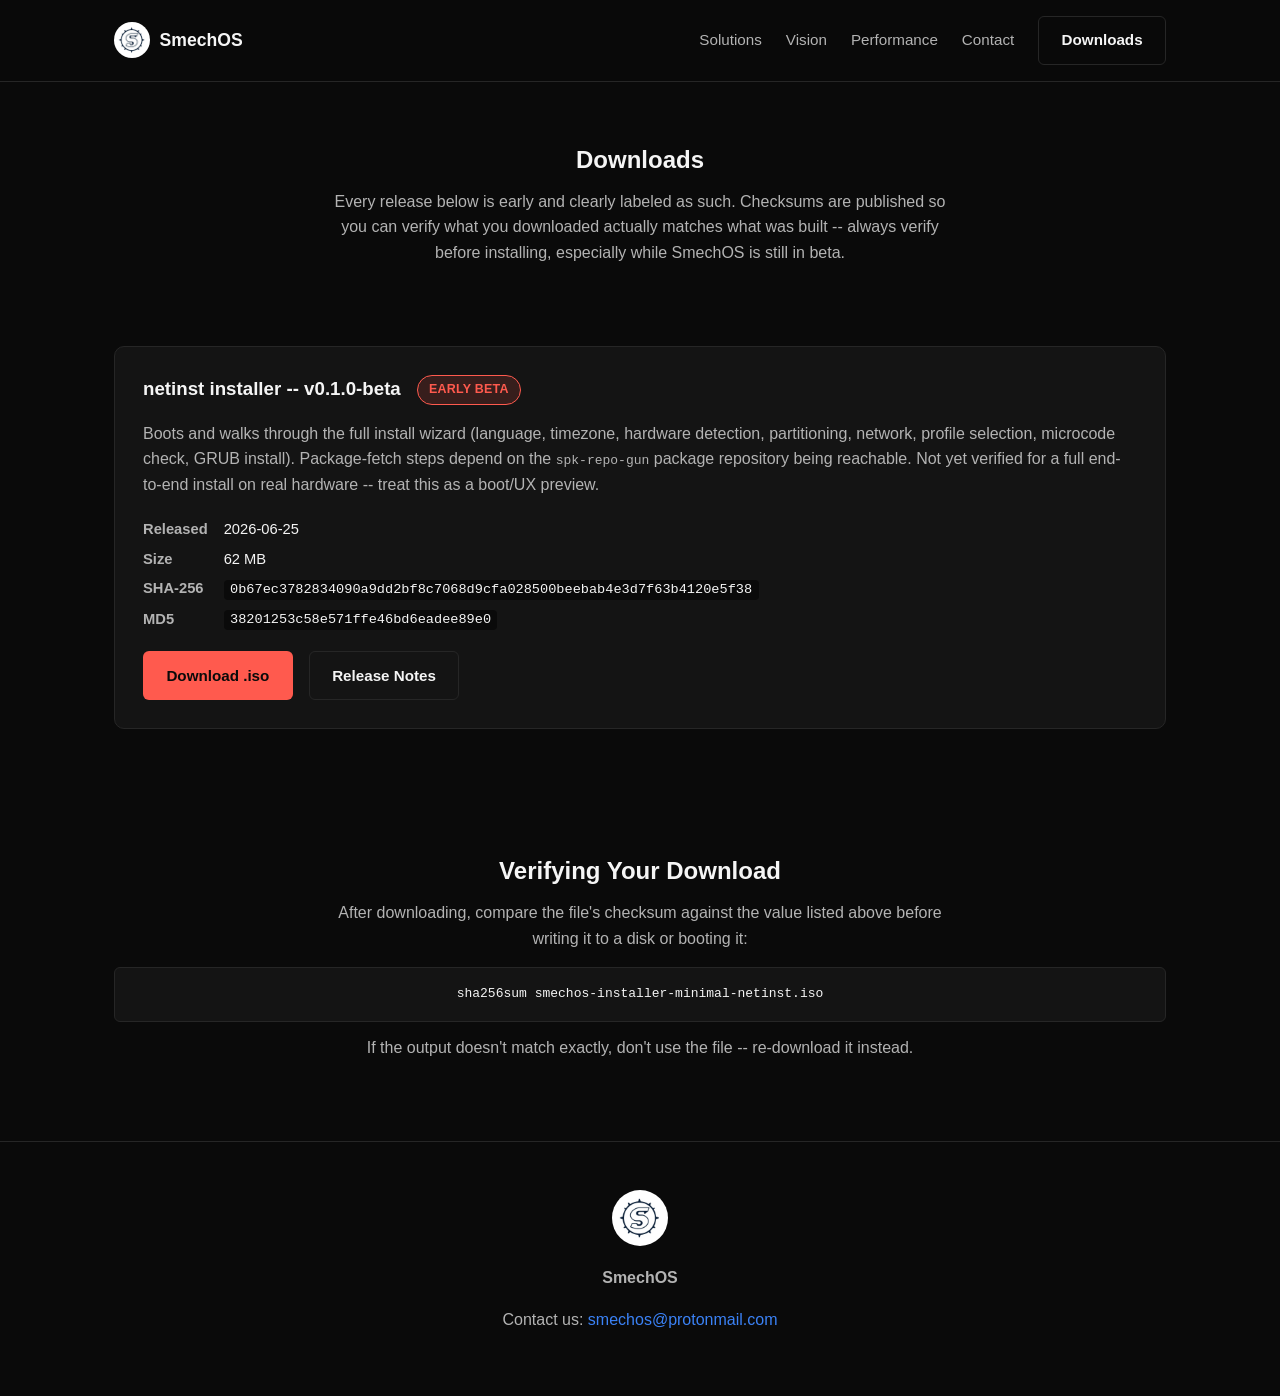
==== downloads.html @ 7e32e75a "Add favicon" ====
<!DOCTYPE html>
<html lang="en">
<head>
<meta charset="UTF-8">
<meta name="viewport" content="width=device-width, initial-scale=1.0">
<title>Downloads -- SmechOS</title>
<link rel="stylesheet" href="style.css">
<link rel="icon" href="logo.jpg" type="image/jpeg">
</head>
<body>

<header class="site-header">
  <div class="header-inner">
    <a class="brand" href="index.html">
      <img class="brand-logo" src="logo.jpg" alt="SmechOS logo">
      <span class="brand-name">SmechOS</span>
    </a>
    <nav class="nav" id="nav">
      <a href="index.html#solutions">Solutions</a>
      <a href="index.html#vision">Vision</a>
      <a href="index.html#performance">Performance</a>
      <a href="index.html#contact">Contact</a>
    </nav>
    <a class="btn btn-outline header-cta" href="downloads.html">Downloads</a>
    <button class="nav-toggle" id="navToggle" aria-label="Toggle navigation" aria-expanded="false">
      <span></span><span></span><span></span>
    </button>
  </div>
</header>

<main>

  <section class="about" id="downloads-intro">
    <h2>Downloads</h2>
    <p>Every release below is early and clearly labeled as such. Checksums
       are published so you can verify what you downloaded actually matches
       what was built -- always verify before installing, especially while
       SmechOS is still in beta.</p>
  </section>

  <section class="downloads-list">
    <article class="download-card">
      <div class="download-card-header">
        <h3>netinst installer -- v0.1.0-beta</h3>
        <span class="badge badge-beta">Early Beta</span>
      </div>
      <p>Boots and walks through the full install wizard (language, timezone,
         hardware detection, partitioning, network, profile selection,
         microcode check, GRUB install). Package-fetch steps depend on the
         <code>spk-repo-gun</code> package repository being reachable. Not yet
         verified for a full end-to-end install on real hardware -- treat
         this as a boot/UX preview.</p>
      <dl class="download-meta">
        <dt>Released</dt>
        <dd>2026-06-25</dd>
        <dt>Size</dt>
        <dd>62 MB</dd>
        <dt>SHA-256</dt>
        <dd><code>0b67ec3782834090a9dd2bf8c7068d9cfa028500beebab4e3d7f63b4120e5f38</code></dd>
        <dt>MD5</dt>
        <dd><code>38201253c58e571ffe46bd6eadee89e0</code></dd>
      </dl>
      <div class="download-actions">
        <a class="btn btn-primary" href="https://github.com/Smech-Labs/SmechDeploy/releases/download/v0.1.0-beta-netinst/smechos-installer-minimal-netinst.iso">Download .iso</a>
        <a class="btn btn-outline" href="https://github.com/Smech-Labs/SmechDeploy/releases/tag/v0.1.0-beta-netinst">Release Notes</a>
      </div>
    </article>
  </section>

  <section class="about" id="verify">
    <h2>Verifying Your Download</h2>
    <p>After downloading, compare the file's checksum against the value
       listed above before writing it to a disk or booting it:</p>
    <pre class="verify-cmd">sha256sum smechos-installer-minimal-netinst.iso</pre>
    <p>If the output doesn't match exactly, don't use the file -- re-download
       it instead.</p>
  </section>

</main>

<footer class="site-footer" id="contact">
  <img class="footer-logo" src="logo.jpg" alt="SmechOS logo">
  <p class="footer-brand">SmechOS</p>
  <p>Contact us: <a href="mailto:smechos@protonmail.com">smechos@protonmail.com</a></p>
</footer>

<script src="app.js"></script>
</body>
</html>
---- style.css ----
/* SmechOS -- hand-authored replica of the Wix marketing site layout */

:root {
  --bg: #0a0a0a;
  --bg-raised: #141414;
  --text: #f5f5f5;
  --text-dim: #b3b3b3;
  --accent: #ff5a4e;
  --accent-blue: #3b82f6;
  --border: #262626;
  --max-width: 1100px;
}

* {
  box-sizing: border-box;
}

html, body {
  margin: 0;
  padding: 0;
  background: var(--bg);
  color: var(--text);
  font-family: -apple-system, "Segoe UI", Roboto, Helvetica, Arial, sans-serif;
  line-height: 1.6;
  scroll-behavior: smooth;
}

h1, h2, h3 {
  font-weight: 700;
  line-height: 1.2;
  margin: 0 0 0.6em;
}

p {
  color: var(--text-dim);
  margin: 0 0 1em;
}

a {
  color: var(--text);
  text-decoration: none;
}

/* ---------- header ---------- */

.site-header {
  position: sticky;
  top: 0;
  z-index: 50;
  background: rgba(10, 10, 10, 0.92);
  backdrop-filter: blur(6px);
  border-bottom: 1px solid var(--border);
}

.header-inner {
  max-width: var(--max-width);
  margin: 0 auto;
  padding: 1rem 1.5rem;
  display: flex;
  align-items: center;
  gap: 1.5rem;
}

.brand {
  display: flex;
  align-items: center;
  gap: 0.6rem;
  margin-right: auto;
}

.brand-logo {
  width: 36px;
  height: 36px;
  border-radius: 50%;
}

.brand-name {
  font-weight: 700;
  font-size: 1.1rem;
}

.nav {
  display: flex;
  gap: 1.5rem;
}

.nav a {
  color: var(--text-dim);
  font-size: 0.95rem;
  transition: color 0.15s ease;
}

.nav a:hover,
.nav a:focus {
  color: var(--accent);
}

.header-cta {
  flex-shrink: 0;
}

.nav-toggle {
  display: none;
  flex-direction: column;
  justify-content: center;
  gap: 5px;
  width: 32px;
  height: 32px;
  background: none;
  border: none;
  cursor: pointer;
  padding: 0;
}

.nav-toggle span {
  display: block;
  height: 2px;
  background: var(--text);
}

/* ---------- buttons ---------- */

.btn {
  display: inline-block;
  padding: 0.7rem 1.4rem;
  border-radius: 6px;
  font-size: 0.95rem;
  font-weight: 600;
  cursor: pointer;
  border: 1px solid transparent;
  transition: transform 0.15s ease, background 0.15s ease, color 0.15s ease;
}

.btn:hover {
  transform: translateY(-1px);
}

.btn-primary {
  background: var(--accent);
  color: #0a0a0a;
}

.btn-primary:hover {
  background: #ff7167;
}

.btn-outline {
  background: transparent;
  color: var(--text);
  border-color: var(--border);
}

.btn-outline:hover {
  border-color: var(--accent);
  color: var(--accent);
}

/* ---------- hero ---------- */

.hero {
  position: relative;
  min-height: 70vh;
  display: flex;
  align-items: center;
  justify-content: center;
  text-align: center;
  overflow: hidden;
  padding: 4rem 1.5rem;
}

.hero-bg {
  position: absolute;
  inset: 0;
  z-index: 0;
  background:
    radial-gradient(circle at 30% 70%, rgba(59, 130, 246, 0.25), transparent 45%),
    radial-gradient(circle at 70% 30%, rgba(255, 90, 78, 0.15), transparent 50%);
  animation: drift 18s ease-in-out infinite alternate;
}

@keyframes drift {
  from { transform: scale(1) translate(0, 0); }
  to   { transform: scale(1.15) translate(-2%, 2%); }
}

.hero-content {
  position: relative;
  z-index: 1;
  max-width: 760px;
}

.hero h1 {
  font-size: clamp(2.2rem, 5vw, 3.4rem);
}

.hero-sub {
  font-size: 1.2rem;
  color: var(--text-dim);
  margin-bottom: 2rem;
}

.hero-actions {
  display: flex;
  gap: 1rem;
  justify-content: center;
  flex-wrap: wrap;
}

/* ---------- generic section ---------- */

main > section {
  max-width: var(--max-width);
  margin: 0 auto;
  padding: 4rem 1.5rem;
}

.about, .performance, .cta {
  text-align: center;
}

.about p, .performance p {
  max-width: 640px;
  margin-inline: auto;
}

/* ---------- feature grid ---------- */

.feature-grid {
  display: grid;
  grid-template-columns: repeat(auto-fit, minmax(260px, 1fr));
  gap: 2rem;
  margin-top: 2rem;
}

.feature-card {
  background: var(--bg-raised);
  border: 1px solid var(--border);
  border-radius: 10px;
  padding: 1.75rem;
}

.feature-icon {
  width: 48px;
  height: 48px;
  border-radius: 10px;
  background: var(--accent);
  margin-bottom: 1.2rem;
  position: relative;
}

.feature-icon::before,
.feature-icon::after {
  content: "";
  position: absolute;
  border: 2px solid #0a0a0a;
}

.feature-icon-layers::before {
  inset: 14px 10px;
  border-radius: 2px;
}

.feature-icon-layers::after {
  inset: 20px 16px;
  border-radius: 2px;
}

.feature-icon-facet::before {
  inset: 12px;
  transform: rotate(45deg);
}

.feature-icon-people::before {
  width: 16px;
  height: 16px;
  border-radius: 50%;
  top: 10px;
  left: 16px;
}

.feature-icon-people::after {
  inset: 26px 8px 8px 8px;
  border-radius: 8px 8px 0 0;
}

/* ---------- vision ---------- */

.vision {
  display: grid;
  grid-template-columns: repeat(auto-fit, minmax(300px, 1fr));
  gap: 2.5rem;
}

/* ---------- cta ---------- */

.cta-note {
  margin-top: 1rem;
  font-size: 0.9rem;
  max-width: 480px;
  margin-inline: auto;
}

/* ---------- footer ---------- */

.site-footer {
  text-align: center;
  padding: 3rem 1.5rem;
  border-top: 1px solid var(--border);
}

.footer-logo {
  width: 56px;
  height: 56px;
  border-radius: 50%;
  margin-bottom: 0.75rem;
}

.footer-brand {
  font-weight: 700;
  margin-bottom: 1rem;
}

.site-footer a {
  color: var(--accent-blue);
}

/* ---------- responsive nav ---------- */

@media (max-width: 720px) {
  .nav {
    position: absolute;
    top: 100%;
    left: 0;
    right: 0;
    background: var(--bg-raised);
    border-bottom: 1px solid var(--border);
    flex-direction: column;
    padding: 1rem 1.5rem;
    gap: 1rem;
    display: none;
  }

  .nav.open {
    display: flex;
  }

  .header-cta {
    display: none;
  }

  .nav-toggle {
    display: flex;
  }
}

/* ---------- downloads page ---------- */

.downloads-list {
  max-width: var(--max-width);
  margin: 0 auto;
  padding: 0 1.5rem 4rem;
}

.download-card {
  background: var(--bg-raised);
  border: 1px solid var(--border);
  border-radius: 10px;
  padding: 1.75rem;
}

.download-card-header {
  display: flex;
  align-items: center;
  gap: 1rem;
  margin-bottom: 1rem;
}

.download-card-header h3 {
  margin: 0;
}

.badge {
  display: inline-block;
  padding: 0.25rem 0.7rem;
  border-radius: 999px;
  font-size: 0.78rem;
  font-weight: 700;
  text-transform: uppercase;
  letter-spacing: 0.02em;
}

.badge-beta {
  background: rgba(255, 90, 78, 0.15);
  color: var(--accent);
  border: 1px solid var(--accent);
}

.download-meta {
  display: grid;
  grid-template-columns: max-content 1fr;
  gap: 0.4rem 1rem;
  margin: 1.25rem 0;
  font-size: 0.92rem;
}

.download-meta dt {
  color: var(--text-dim);
  font-weight: 600;
}

.download-meta dd {
  margin: 0;
  word-break: break-all;
}

.download-meta code {
  background: var(--bg);
  padding: 0.15rem 0.4rem;
  border-radius: 4px;
  font-size: 0.85rem;
}

.download-actions {
  display: flex;
  gap: 1rem;
  flex-wrap: wrap;
}

.verify-cmd {
  background: var(--bg-raised);
  border: 1px solid var(--border);
  border-radius: 6px;
  padding: 1rem 1.25rem;
  overflow-x: auto;
  color: var(--text);
}
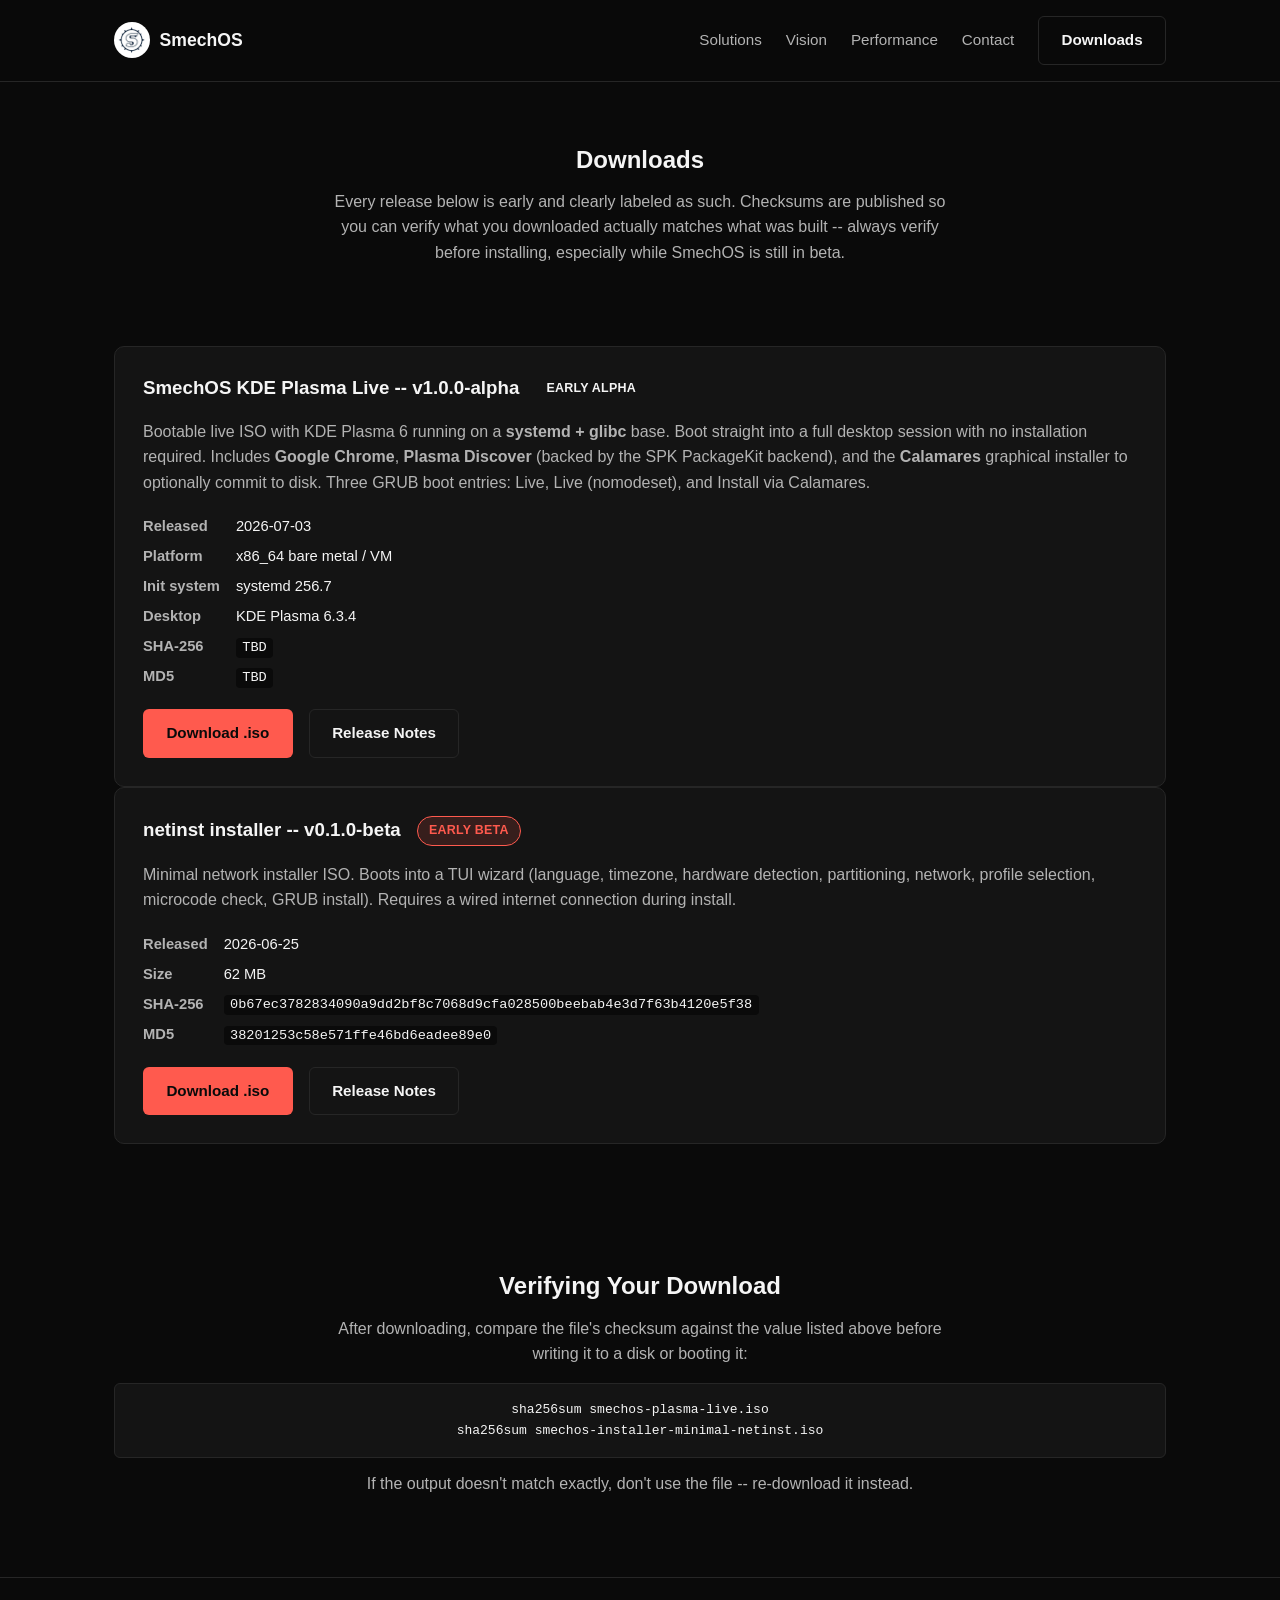
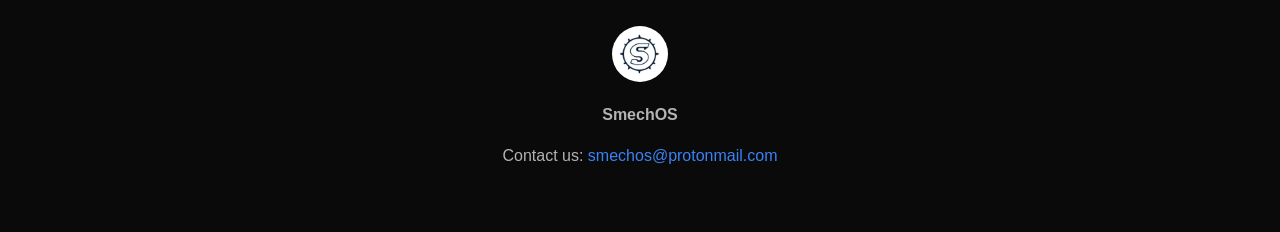
==== commit 18ca16e1: "downloads: add SmechOS KDE Plasma Live ISO v1.0.0-alpha New primary download: systemd 256.7 + glibc " ====
--- a/downloads.html
+++ b/downloads.html
@@ -39,17 +39,49 @@
   </section>
 
   <section class="downloads-list">
+
+    <article class="download-card">
+      <div class="download-card-header">
+        <h3>SmechOS KDE Plasma Live -- v1.0.0-alpha</h3>
+        <span class="badge badge-alpha">Early Alpha</span>
+      </div>
+      <p>Bootable live ISO with KDE Plasma 6 running on a
+         <strong>systemd + glibc</strong> base. Boot straight into a full
+         desktop session with no installation required. Includes
+         <strong>Google Chrome</strong>, <strong>Plasma Discover</strong>
+         (backed by the SPK PackageKit backend), and the
+         <strong>Calamares</strong> graphical installer to optionally commit
+         to disk. Three GRUB boot entries: Live, Live (nomodeset), and
+         Install via Calamares.</p>
+      <dl class="download-meta">
+        <dt>Released</dt>
+        <dd>2026-07-03</dd>
+        <dt>Platform</dt>
+        <dd>x86_64 bare metal / VM</dd>
+        <dt>Init system</dt>
+        <dd>systemd 256.7</dd>
+        <dt>Desktop</dt>
+        <dd>KDE Plasma 6.3.4</dd>
+        <dt>SHA-256</dt>
+        <dd><code>TBD</code></dd>
+        <dt>MD5</dt>
+        <dd><code>TBD</code></dd>
+      </dl>
+      <div class="download-actions">
+        <a class="btn btn-primary" href="https://github.com/Smech-Labs/SmechDeploy/releases/download/v1.0.0-alpha-plasma-live/smechos-plasma-live.iso">Download .iso</a>
+        <a class="btn btn-outline" href="https://github.com/Smech-Labs/SmechDeploy/releases/tag/v1.0.0-alpha-plasma-live">Release Notes</a>
+      </div>
+    </article>
+
     <article class="download-card">
       <div class="download-card-header">
         <h3>netinst installer -- v0.1.0-beta</h3>
         <span class="badge badge-beta">Early Beta</span>
       </div>
-      <p>Boots and walks through the full install wizard (language, timezone,
-         hardware detection, partitioning, network, profile selection,
-         microcode check, GRUB install). Package-fetch steps depend on the
-         <code>spk-repo-gun</code> package repository being reachable. Not yet
-         verified for a full end-to-end install on real hardware -- treat
-         this as a boot/UX preview.</p>
+      <p>Minimal network installer ISO. Boots into a TUI wizard (language,
+         timezone, hardware detection, partitioning, network, profile
+         selection, microcode check, GRUB install). Requires a wired
+         internet connection during install.</p>
       <dl class="download-meta">
         <dt>Released</dt>
         <dd>2026-06-25</dd>
@@ -65,13 +97,15 @@
         <a class="btn btn-outline" href="https://github.com/Smech-Labs/SmechDeploy/releases/tag/v0.1.0-beta-netinst">Release Notes</a>
       </div>
     </article>
+
   </section>
 
   <section class="about" id="verify">
     <h2>Verifying Your Download</h2>
     <p>After downloading, compare the file's checksum against the value
        listed above before writing it to a disk or booting it:</p>
-    <pre class="verify-cmd">sha256sum smechos-installer-minimal-netinst.iso</pre>
+    <pre class="verify-cmd">sha256sum smechos-plasma-live.iso
+sha256sum smechos-installer-minimal-netinst.iso</pre>
     <p>If the output doesn't match exactly, don't use the file -- re-download
        it instead.</p>
   </section>
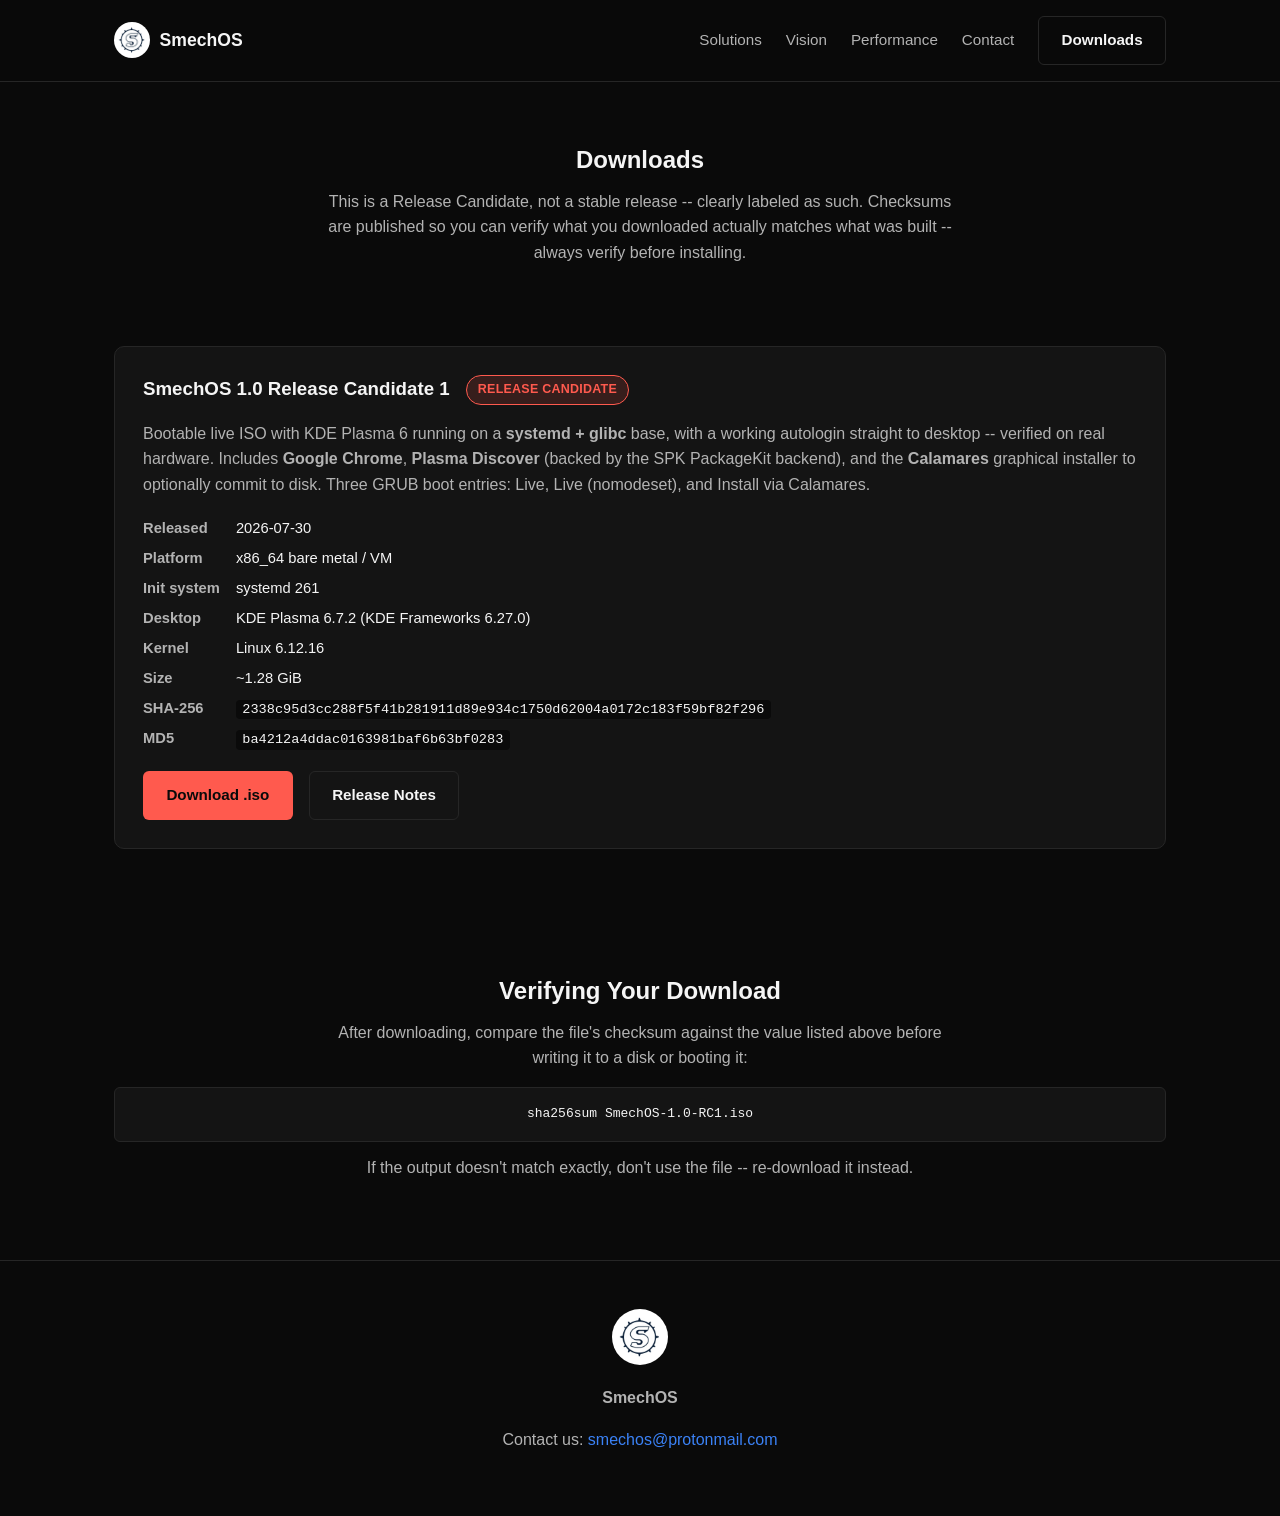
==== commit 9717ef36: "Point downloads at SmechOS 1.0 RC1, retire earlier alpha/beta ISOs ISOs now distributed from the ded" ====
--- a/downloads.html
+++ b/downloads.html
@@ -32,22 +32,22 @@
 
   <section class="about" id="downloads-intro">
     <h2>Downloads</h2>
-    <p>Every release below is early and clearly labeled as such. Checksums
-       are published so you can verify what you downloaded actually matches
-       what was built -- always verify before installing, especially while
-       SmechOS is still in beta.</p>
+    <p>This is a Release Candidate, not a stable release -- clearly labeled
+       as such. Checksums are published so you can verify what you
+       downloaded actually matches what was built -- always verify before
+       installing.</p>
   </section>
 
   <section class="downloads-list">
 
     <article class="download-card">
       <div class="download-card-header">
-        <h3>SmechOS KDE Plasma Live -- v1.0.0-alpha</h3>
-        <span class="badge badge-alpha">Early Alpha</span>
+        <h3>SmechOS 1.0 Release Candidate 1</h3>
+        <span class="badge badge-beta">Release Candidate</span>
       </div>
       <p>Bootable live ISO with KDE Plasma 6 running on a
-         <strong>systemd + glibc</strong> base. Boot straight into a full
-         desktop session with no installation required. Includes
+         <strong>systemd + glibc</strong> base, with a working autologin
+         straight to desktop -- verified on real hardware. Includes
          <strong>Google Chrome</strong>, <strong>Plasma Discover</strong>
          (backed by the SPK PackageKit backend), and the
          <strong>Calamares</strong> graphical installer to optionally commit
@@ -55,46 +55,25 @@
          Install via Calamares.</p>
       <dl class="download-meta">
         <dt>Released</dt>
-        <dd>2026-07-03</dd>
+        <dd>2026-07-30</dd>
         <dt>Platform</dt>
         <dd>x86_64 bare metal / VM</dd>
         <dt>Init system</dt>
-        <dd>systemd 256.7</dd>
+        <dd>systemd 261</dd>
         <dt>Desktop</dt>
-        <dd>KDE Plasma 6.3.4</dd>
+        <dd>KDE Plasma 6.7.2 (KDE Frameworks 6.27.0)</dd>
+        <dt>Kernel</dt>
+        <dd>Linux 6.12.16</dd>
+        <dt>Size</dt>
+        <dd>~1.28 GiB</dd>
         <dt>SHA-256</dt>
-        <dd><code>TBD</code></dd>
+        <dd><code>2338c95d3cc288f5f41b281911d89e934c1750d62004a0172c183f59bf82f296</code></dd>
         <dt>MD5</dt>
-        <dd><code>TBD</code></dd>
+        <dd><code>ba4212a4ddac0163981baf6b63bf0283</code></dd>
       </dl>
       <div class="download-actions">
-        <a class="btn btn-primary" href="https://github.com/Smech-Labs/SmechDeploy/releases/download/v1.0.0-alpha-plasma-live/smechos-plasma-live.iso">Download .iso</a>
-        <a class="btn btn-outline" href="https://github.com/Smech-Labs/SmechDeploy/releases/tag/v1.0.0-alpha-plasma-live">Release Notes</a>
-      </div>
-    </article>
-
-    <article class="download-card">
-      <div class="download-card-header">
-        <h3>netinst installer -- v0.1.0-beta</h3>
-        <span class="badge badge-beta">Early Beta</span>
-      </div>
-      <p>Minimal network installer ISO. Boots into a TUI wizard (language,
-         timezone, hardware detection, partitioning, network, profile
-         selection, microcode check, GRUB install). Requires a wired
-         internet connection during install.</p>
-      <dl class="download-meta">
-        <dt>Released</dt>
-        <dd>2026-06-25</dd>
-        <dt>Size</dt>
-        <dd>62 MB</dd>
-        <dt>SHA-256</dt>
-        <dd><code>0b67ec3782834090a9dd2bf8c7068d9cfa028500beebab4e3d7f63b4120e5f38</code></dd>
-        <dt>MD5</dt>
-        <dd><code>38201253c58e571ffe46bd6eadee89e0</code></dd>
-      </dl>
-      <div class="download-actions">
-        <a class="btn btn-primary" href="https://github.com/Smech-Labs/SmechDeploy/releases/download/v0.1.0-beta-netinst/smechos-installer-minimal-netinst.iso">Download .iso</a>
-        <a class="btn btn-outline" href="https://github.com/Smech-Labs/SmechDeploy/releases/tag/v0.1.0-beta-netinst">Release Notes</a>
+        <a class="btn btn-primary" href="https://github.com/Smech-Labs/smechlabs-iso-files/releases/download/smechos-1.0-rc1/SmechOS-1.0-RC1.iso">Download .iso</a>
+        <a class="btn btn-outline" href="https://github.com/Smech-Labs/smechlabs-iso-files/releases/tag/smechos-1.0-rc1">Release Notes</a>
       </div>
     </article>
 
@@ -104,8 +83,7 @@
     <h2>Verifying Your Download</h2>
     <p>After downloading, compare the file's checksum against the value
        listed above before writing it to a disk or booting it:</p>
-    <pre class="verify-cmd">sha256sum smechos-plasma-live.iso
-sha256sum smechos-installer-minimal-netinst.iso</pre>
+    <pre class="verify-cmd">sha256sum SmechOS-1.0-RC1.iso</pre>
     <p>If the output doesn't match exactly, don't use the file -- re-download
        it instead.</p>
   </section>
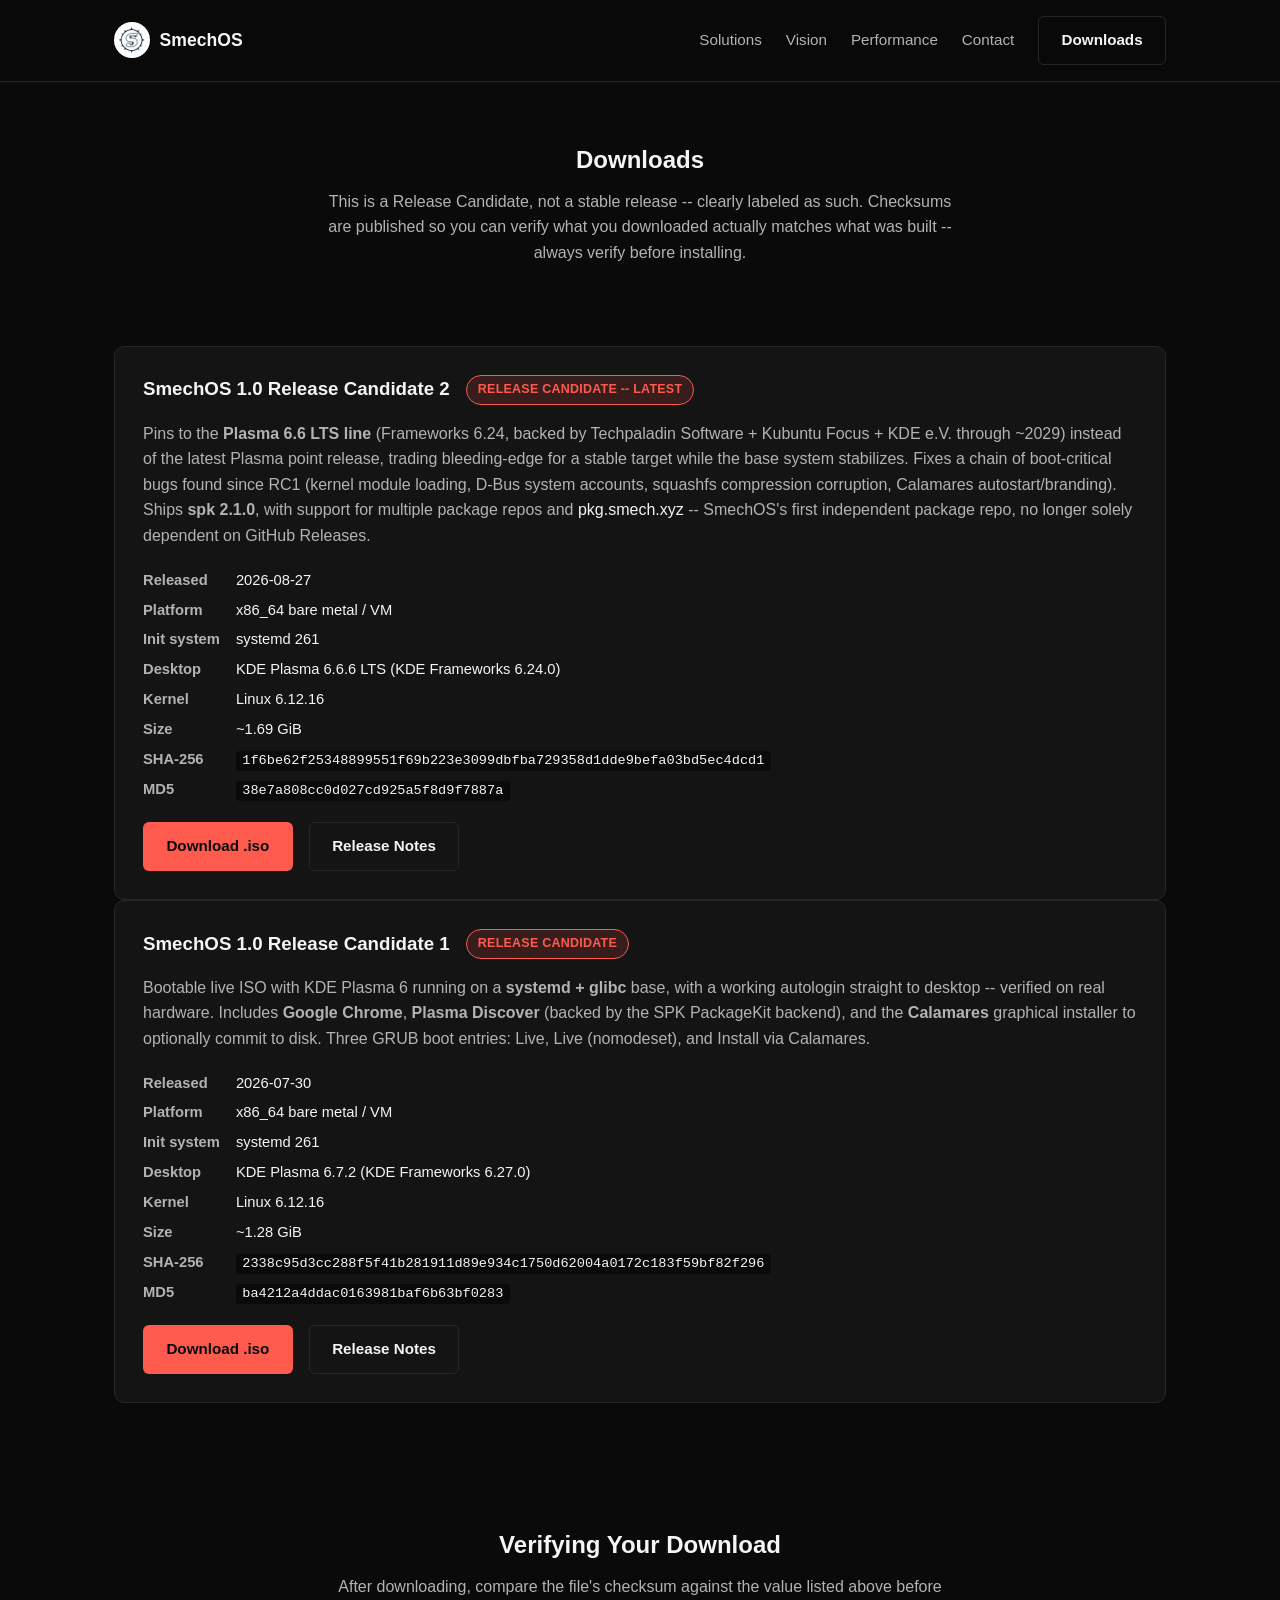
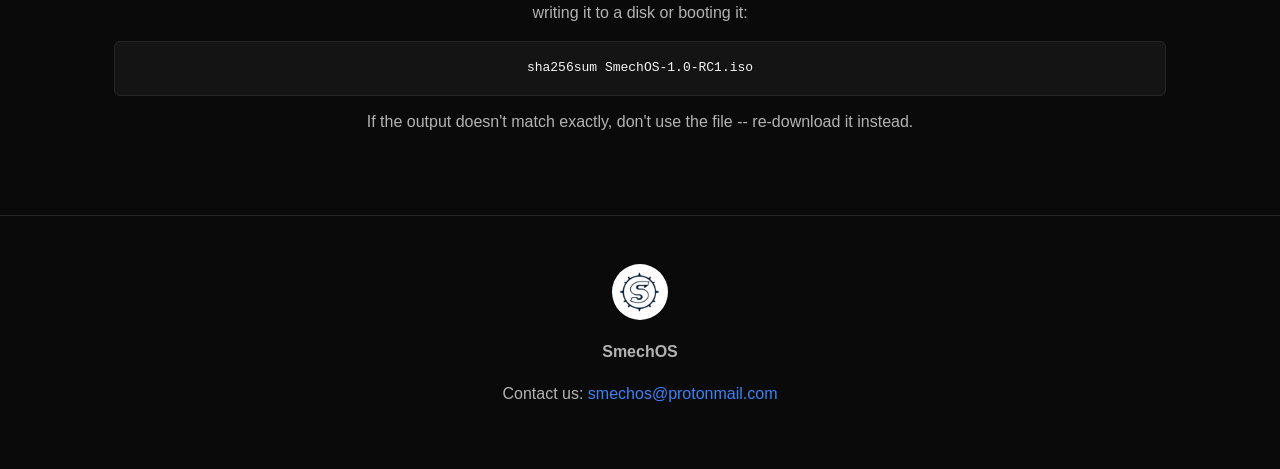
==== commit 29c52a27: "Add SmechOS 1.0 RC2 to downloads, update homepage CTA Plasma 6.6 LTS pin, boot-critical bug fixes, s" ====
--- a/downloads.html
+++ b/downloads.html
@@ -39,6 +39,46 @@
   </section>
 
   <section class="downloads-list">
+
+    <article class="download-card">
+      <div class="download-card-header">
+        <h3>SmechOS 1.0 Release Candidate 2</h3>
+        <span class="badge badge-beta">Release Candidate -- Latest</span>
+      </div>
+      <p>Pins to the <strong>Plasma 6.6 LTS line</strong> (Frameworks 6.24,
+         backed by Techpaladin Software + Kubuntu Focus + KDE e.V. through
+         ~2029) instead of the latest Plasma point release, trading
+         bleeding-edge for a stable target while the base system stabilizes.
+         Fixes a chain of boot-critical bugs found since RC1 (kernel module
+         loading, D-Bus system accounts, squashfs compression corruption,
+         Calamares autostart/branding). Ships <strong>spk 2.1.0</strong>,
+         with support for multiple package repos and
+         <a href="https://pkg.smech.xyz">pkg.smech.xyz</a> -- SmechOS's
+         first independent package repo, no longer solely dependent on
+         GitHub Releases.</p>
+      <dl class="download-meta">
+        <dt>Released</dt>
+        <dd>2026-08-27</dd>
+        <dt>Platform</dt>
+        <dd>x86_64 bare metal / VM</dd>
+        <dt>Init system</dt>
+        <dd>systemd 261</dd>
+        <dt>Desktop</dt>
+        <dd>KDE Plasma 6.6.6 LTS (KDE Frameworks 6.24.0)</dd>
+        <dt>Kernel</dt>
+        <dd>Linux 6.12.16</dd>
+        <dt>Size</dt>
+        <dd>~1.69 GiB</dd>
+        <dt>SHA-256</dt>
+        <dd><code>1f6be62f25348899551f69b223e3099dbfba729358d1dde9befa03bd5ec4dcd1</code></dd>
+        <dt>MD5</dt>
+        <dd><code>38e7a808cc0d027cd925a5f8d9f7887a</code></dd>
+      </dl>
+      <div class="download-actions">
+        <a class="btn btn-primary" href="https://github.com/Smech-Labs/smechlabs-iso-files/releases/download/smechos-1.0-rc2/smechos-plasma-live.iso">Download .iso</a>
+        <a class="btn btn-outline" href="https://github.com/Smech-Labs/smechlabs-iso-files/releases/tag/smechos-1.0-rc2">Release Notes</a>
+      </div>
+    </article>
 
     <article class="download-card">
       <div class="download-card-header">
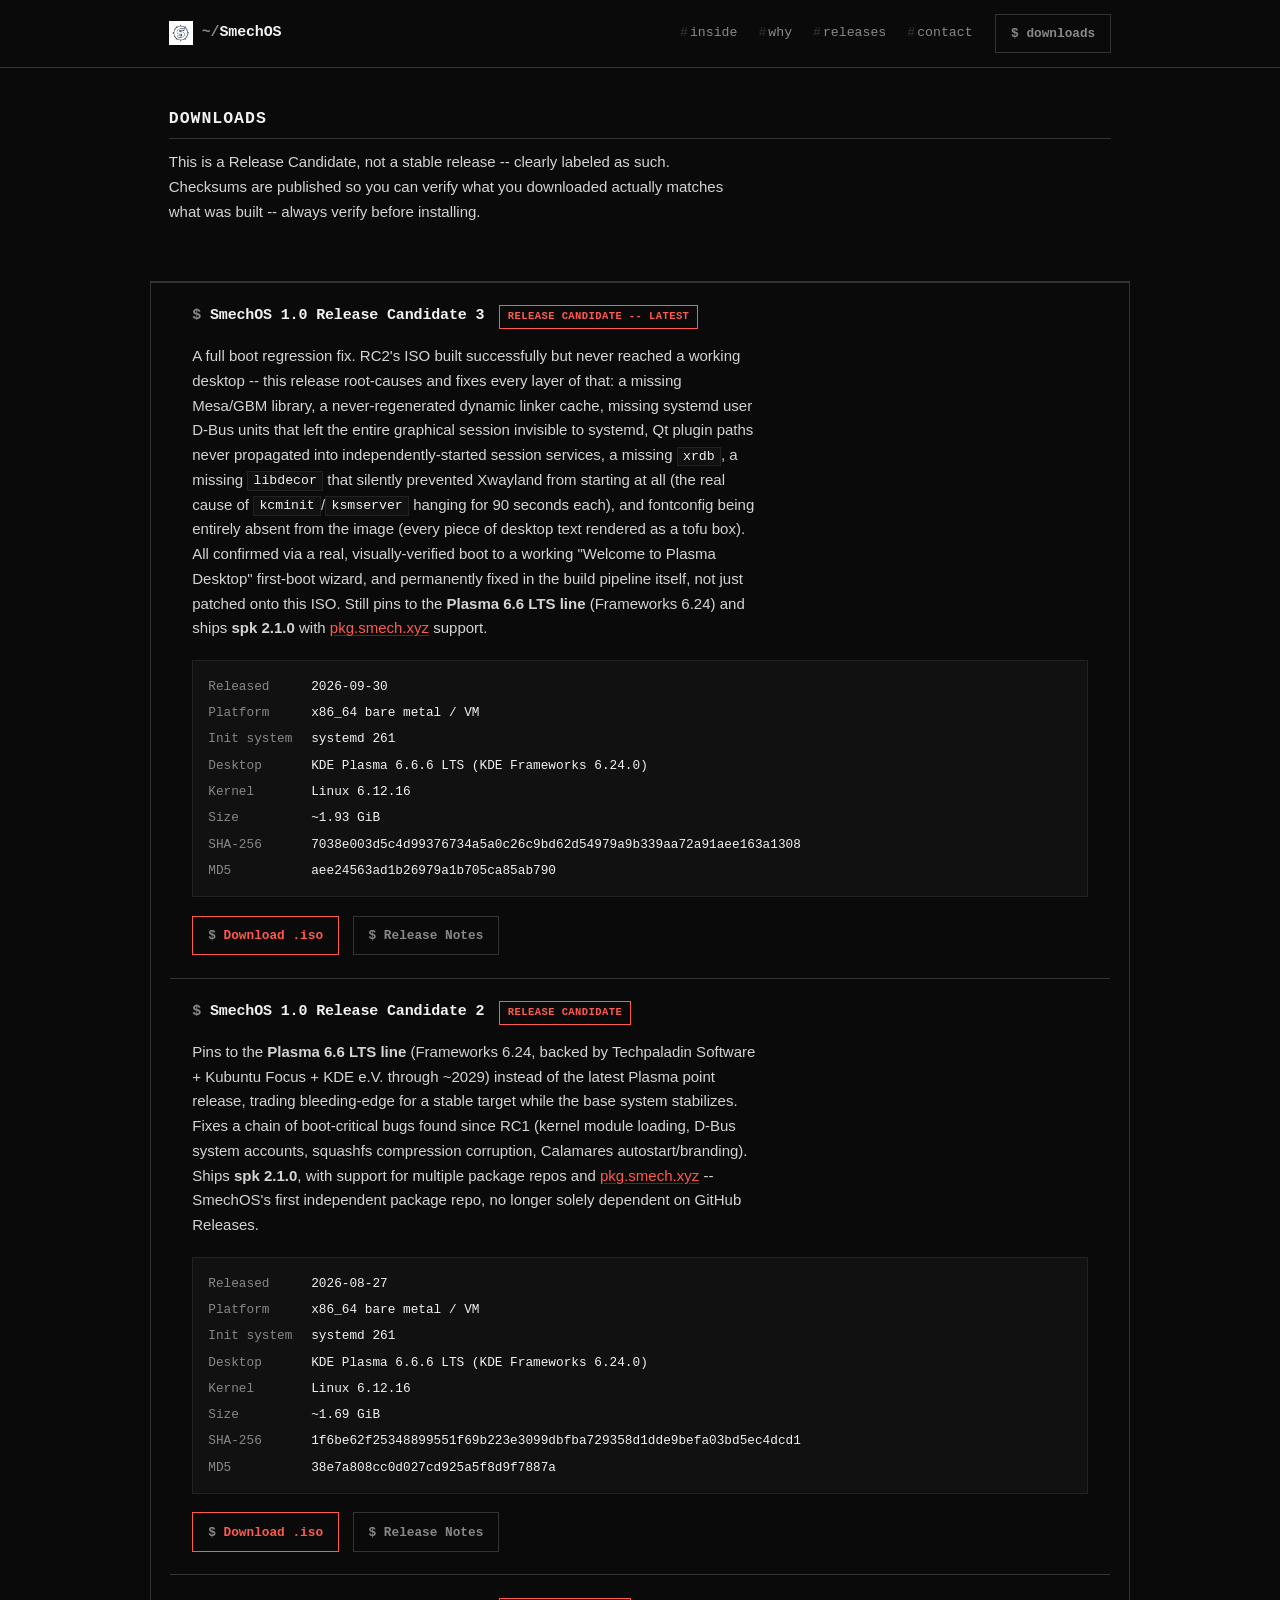
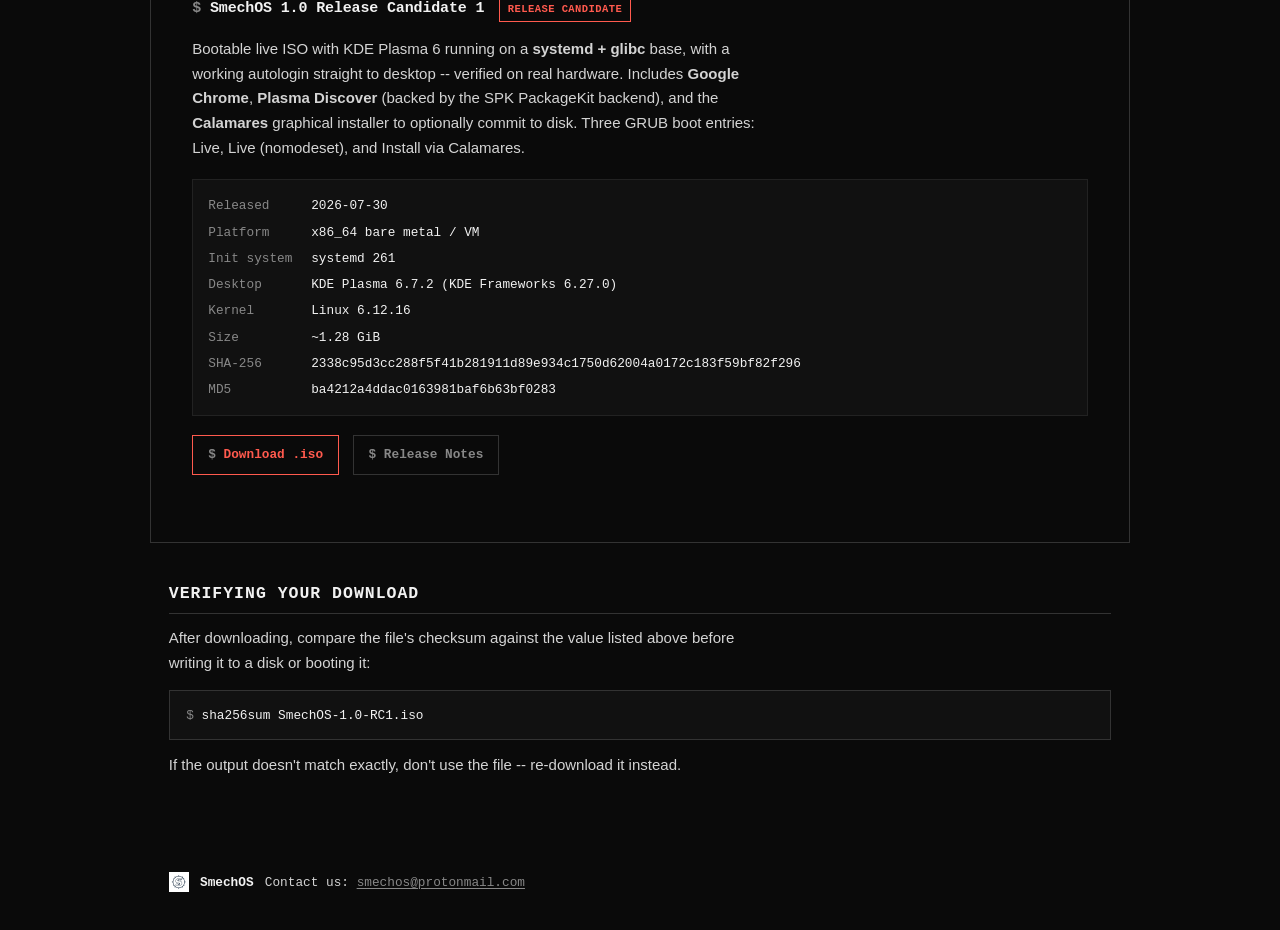
==== commit 4fbe8292: "Redesign site (plain/monospace, Arch-Void style) and add RC3 Strips the SaaS marketing-site look (gr" ====
--- a/downloads.html
+++ b/downloads.html
@@ -16,12 +16,12 @@
       <span class="brand-name">SmechOS</span>
     </a>
     <nav class="nav" id="nav">
-      <a href="index.html#solutions">Solutions</a>
-      <a href="index.html#vision">Vision</a>
-      <a href="index.html#performance">Performance</a>
-      <a href="index.html#contact">Contact</a>
+      <a href="index.html#solutions">inside</a>
+      <a href="index.html#vision">why</a>
+      <a href="index.html#cta">releases</a>
+      <a href="index.html#contact">contact</a>
     </nav>
-    <a class="btn btn-outline header-cta" href="downloads.html">Downloads</a>
+    <a class="btn btn-outline header-cta" href="downloads.html">downloads</a>
     <button class="nav-toggle" id="navToggle" aria-label="Toggle navigation" aria-expanded="false">
       <span></span><span></span><span></span>
     </button>
@@ -42,8 +42,54 @@
 
     <article class="download-card">
       <div class="download-card-header">
+        <h3>SmechOS 1.0 Release Candidate 3</h3>
+        <span class="badge badge-beta">Release Candidate -- Latest</span>
+      </div>
+      <p>A full boot regression fix. RC2's ISO built successfully but never
+         reached a working desktop -- this release root-causes and fixes
+         every layer of that: a missing Mesa/GBM library, a never-regenerated
+         dynamic linker cache, missing systemd user D-Bus units that left the
+         entire graphical session invisible to systemd, Qt plugin paths never
+         propagated into independently-started session services, a missing
+         <code>xrdb</code>, a missing <code>libdecor</code> that silently
+         prevented Xwayland from starting at all (the real cause of
+         <code>kcminit</code>/<code>ksmserver</code> hanging for 90 seconds
+         each), and fontconfig being entirely absent from the image (every
+         piece of desktop text rendered as a tofu box). All confirmed via a
+         real, visually-verified boot to a working "Welcome to Plasma
+         Desktop" first-boot wizard, and permanently fixed in the build
+         pipeline itself, not just patched onto this ISO. Still pins to the
+         <strong>Plasma 6.6 LTS line</strong> (Frameworks 6.24) and ships
+         <strong>spk 2.1.0</strong> with
+         <a href="https://pkg.smech.xyz">pkg.smech.xyz</a> support.</p>
+      <dl class="download-meta">
+        <dt>Released</dt>
+        <dd>2026-09-30</dd>
+        <dt>Platform</dt>
+        <dd>x86_64 bare metal / VM</dd>
+        <dt>Init system</dt>
+        <dd>systemd 261</dd>
+        <dt>Desktop</dt>
+        <dd>KDE Plasma 6.6.6 LTS (KDE Frameworks 6.24.0)</dd>
+        <dt>Kernel</dt>
+        <dd>Linux 6.12.16</dd>
+        <dt>Size</dt>
+        <dd>~1.93 GiB</dd>
+        <dt>SHA-256</dt>
+        <dd><code>7038e003d5c4d99376734a5a0c26c9bd62d54979a9b339aa72a91aee163a1308</code></dd>
+        <dt>MD5</dt>
+        <dd><code>aee24563ad1b26979a1b705ca85ab790</code></dd>
+      </dl>
+      <div class="download-actions">
+        <a class="btn btn-primary" href="https://github.com/Smech-Labs/smechlabs-iso-files/releases/download/smechos-1.0-rc3/smechos-plasma-live.iso">Download .iso</a>
+        <a class="btn btn-outline" href="https://github.com/Smech-Labs/smechlabs-iso-files/releases/tag/smechos-1.0-rc3">Release Notes</a>
+      </div>
+    </article>
+
+    <article class="download-card">
+      <div class="download-card-header">
         <h3>SmechOS 1.0 Release Candidate 2</h3>
-        <span class="badge badge-beta">Release Candidate -- Latest</span>
+        <span class="badge badge-beta">Release Candidate</span>
       </div>
       <p>Pins to the <strong>Plasma 6.6 LTS line</strong> (Frameworks 6.24,
          backed by Techpaladin Software + Kubuntu Focus + KDE e.V. through
--- a/style.css
+++ b/style.css
@@ -1,14 +1,20 @@
-/* SmechOS -- hand-authored replica of the Wix marketing site layout */
+/* SmechOS -- plain, information-dense site. No gradients, no blur, no
+   rounded "SaaS card" chrome, no hover-lift buttons. Sharp corners,
+   visible borders, monospace for structure, a readable body face for
+   paragraphs. */
 
 :root {
   --bg: #0a0a0a;
-  --bg-raised: #141414;
-  --text: #f5f5f5;
-  --text-dim: #b3b3b3;
+  --bg-raised: #111111;
+  --text: #d4d4d4;
+  --text-dim: #888888;
+  --text-bright: #f2f2f2;
   --accent: #ff5a4e;
-  --accent-blue: #3b82f6;
-  --border: #262626;
-  --max-width: 1100px;
+  --border: #333333;
+  --border-dim: #222222;
+  --max-width: 980px;
+  --mono: "JetBrains Mono", "Fira Code", ui-monospace, SFMono-Regular, Menlo, Consolas, "Liberation Mono", monospace;
+  --sans: -apple-system, "Segoe UI", Roboto, Helvetica, Arial, sans-serif;
 }
 
 * {
@@ -20,45 +26,79 @@
   padding: 0;
   background: var(--bg);
   color: var(--text);
-  font-family: -apple-system, "Segoe UI", Roboto, Helvetica, Arial, sans-serif;
-  line-height: 1.6;
-  scroll-behavior: smooth;
+  font-family: var(--sans);
+  font-size: 15px;
+  line-height: 1.65;
 }
 
 h1, h2, h3 {
+  font-family: var(--mono);
   font-weight: 700;
-  line-height: 1.2;
-  margin: 0 0 0.6em;
+  color: var(--text-bright);
+  line-height: 1.25;
+  margin: 0 0 0.7em;
+  letter-spacing: -0.01em;
+}
+
+h2 {
+  font-size: 1.1rem;
+  text-transform: uppercase;
+  letter-spacing: 0.06em;
+  padding-bottom: 0.5em;
+  border-bottom: 1px solid var(--border);
+}
+
+h3 {
+  font-size: 1rem;
 }
 
 p {
-  color: var(--text-dim);
+  color: var(--text);
   margin: 0 0 1em;
+  max-width: 68ch;
+}
+
+code {
+  font-family: var(--mono);
+  background: var(--bg-raised);
+  border: 1px solid var(--border-dim);
+  padding: 0.1em 0.4em;
+  font-size: 0.88em;
+  color: var(--text-bright);
 }
 
 a {
-  color: var(--text);
-  text-decoration: none;
+  color: var(--accent);
+  text-decoration: underline;
+  text-decoration-color: rgba(255, 90, 78, 0.35);
+  text-underline-offset: 2px;
+}
+
+a:hover, a:focus {
+  text-decoration-color: var(--accent);
+}
+
+hr {
+  border: none;
+  border-top: 1px solid var(--border);
+  margin: 2.5rem 0;
 }
 
 /* ---------- header ---------- */
 
 .site-header {
-  position: sticky;
-  top: 0;
-  z-index: 50;
-  background: rgba(10, 10, 10, 0.92);
-  backdrop-filter: blur(6px);
   border-bottom: 1px solid var(--border);
+  background: var(--bg);
 }
 
 .header-inner {
   max-width: var(--max-width);
   margin: 0 auto;
-  padding: 1rem 1.5rem;
+  padding: 0.9rem 1.25rem;
   display: flex;
   align-items: center;
   gap: 1.5rem;
+  font-family: var(--mono);
 }
 
 .brand {
@@ -66,28 +106,41 @@
   align-items: center;
   gap: 0.6rem;
   margin-right: auto;
+  text-decoration: none;
 }
 
 .brand-logo {
-  width: 36px;
-  height: 36px;
-  border-radius: 50%;
+  width: 24px;
+  height: 24px;
 }
 
 .brand-name {
   font-weight: 700;
-  font-size: 1.1rem;
+  font-size: 1rem;
+  color: var(--text-bright);
+  letter-spacing: -0.01em;
+}
+
+.brand-name::before {
+  content: "~/";
+  color: var(--text-dim);
 }
 
 .nav {
   display: flex;
-  gap: 1.5rem;
+  gap: 1.4rem;
 }
 
 .nav a {
   color: var(--text-dim);
-  font-size: 0.95rem;
-  transition: color 0.15s ease;
+  text-decoration: none;
+  font-size: 0.88rem;
+}
+
+.nav a::before {
+  content: "#";
+  color: var(--border);
+  margin-right: 0.15em;
 }
 
 .nav a:hover,
@@ -104,17 +157,17 @@
   flex-direction: column;
   justify-content: center;
   gap: 5px;
-  width: 32px;
-  height: 32px;
+  width: 28px;
+  height: 28px;
   background: none;
-  border: none;
+  border: 1px solid var(--border);
   cursor: pointer;
-  padding: 0;
+  padding: 4px;
 }
 
 .nav-toggle span {
   display: block;
-  height: 2px;
+  height: 1px;
   background: var(--text);
 }
 
@@ -122,88 +175,119 @@
 
 .btn {
   display: inline-block;
-  padding: 0.7rem 1.4rem;
-  border-radius: 6px;
-  font-size: 0.95rem;
+  font-family: var(--mono);
+  padding: 0.55rem 1rem;
+  font-size: 0.85rem;
   font-weight: 600;
   cursor: pointer;
-  border: 1px solid transparent;
-  transition: transform 0.15s ease, background 0.15s ease, color 0.15s ease;
+  border: 1px solid var(--border);
+  border-radius: 0;
+  text-decoration: none;
+  background: transparent;
+  color: var(--text);
+}
+
+.btn::before {
+  content: "$ ";
+  color: var(--text-dim);
 }
 
 .btn:hover {
-  transform: translateY(-1px);
+  border-color: var(--accent);
+  color: var(--accent);
 }
 
 .btn-primary {
+  border-color: var(--accent);
+  color: var(--accent);
+}
+
+.btn-primary:hover {
   background: var(--accent);
   color: #0a0a0a;
 }
 
-.btn-primary:hover {
-  background: #ff7167;
-}
-
 .btn-outline {
-  background: transparent;
-  color: var(--text);
-  border-color: var(--border);
-}
-
-.btn-outline:hover {
-  border-color: var(--accent);
-  color: var(--accent);
+  color: var(--text-dim);
 }
 
 /* ---------- hero ---------- */
 
 .hero {
-  position: relative;
-  min-height: 70vh;
-  display: flex;
-  align-items: center;
-  justify-content: center;
-  text-align: center;
-  overflow: hidden;
-  padding: 4rem 1.5rem;
+  border-bottom: 1px solid var(--border);
+  padding: 3rem 1.25rem;
 }
 
 .hero-bg {
-  position: absolute;
-  inset: 0;
-  z-index: 0;
-  background:
-    radial-gradient(circle at 30% 70%, rgba(59, 130, 246, 0.25), transparent 45%),
-    radial-gradient(circle at 70% 30%, rgba(255, 90, 78, 0.15), transparent 50%);
-  animation: drift 18s ease-in-out infinite alternate;
-}
-
-@keyframes drift {
-  from { transform: scale(1) translate(0, 0); }
-  to   { transform: scale(1.15) translate(-2%, 2%); }
+  display: none;
 }
 
 .hero-content {
-  position: relative;
-  z-index: 1;
-  max-width: 760px;
+  max-width: var(--max-width);
+  margin: 0 auto;
+}
+
+.hero .eyebrow {
+  font-family: var(--mono);
+  color: var(--text-dim);
+  font-size: 0.85rem;
+  margin-bottom: 0.8rem;
 }
 
 .hero h1 {
-  font-size: clamp(2.2rem, 5vw, 3.4rem);
+  font-size: clamp(1.5rem, 3.4vw, 2.1rem);
+  max-width: 46ch;
 }
 
 .hero-sub {
-  font-size: 1.2rem;
-  color: var(--text-dim);
-  margin-bottom: 2rem;
+  font-size: 1rem;
+  color: var(--text-dim);
+  margin-bottom: 1.75rem;
+  max-width: 60ch;
 }
 
 .hero-actions {
   display: flex;
-  gap: 1rem;
-  justify-content: center;
+  gap: 0.9rem;
   flex-wrap: wrap;
+}
+
+/* ---------- quick facts strip ---------- */
+
+.facts {
+  border-bottom: 1px solid var(--border);
+}
+
+.facts-inner {
+  max-width: var(--max-width);
+  margin: 0 auto;
+  padding: 1rem 1.25rem;
+  display: grid;
+  grid-template-columns: repeat(auto-fit, minmax(150px, 1fr));
+  font-family: var(--mono);
+  font-size: 0.82rem;
+}
+
+.fact {
+  padding: 0.4rem 1rem;
+  border-left: 1px solid var(--border-dim);
+}
+
+.fact:first-child {
+  border-left: none;
+}
+
+.fact dt {
+  color: var(--text-dim);
+  text-transform: uppercase;
+  letter-spacing: 0.04em;
+  font-size: 0.72rem;
+  margin-bottom: 0.25rem;
+}
+
+.fact dd {
+  margin: 0;
+  color: var(--text-bright);
 }
 
 /* ---------- generic section ---------- */
@@ -211,117 +295,94 @@
 main > section {
   max-width: var(--max-width);
   margin: 0 auto;
-  padding: 4rem 1.5rem;
-}
-
-.about, .performance, .cta {
-  text-align: center;
-}
-
-.about p, .performance p {
-  max-width: 640px;
-  margin-inline: auto;
-}
-
-/* ---------- feature grid ---------- */
+  padding: 2.75rem 1.25rem;
+  border-bottom: 1px solid var(--border);
+}
+
+main > section:last-of-type {
+  border-bottom: none;
+}
+
+/* ---------- feature list (was: rounded icon cards) ---------- */
 
 .feature-grid {
   display: grid;
   grid-template-columns: repeat(auto-fit, minmax(260px, 1fr));
-  gap: 2rem;
-  margin-top: 2rem;
+  gap: 0;
+  margin-top: 1.5rem;
+  border: 1px solid var(--border);
 }
 
 .feature-card {
-  background: var(--bg-raised);
-  border: 1px solid var(--border);
-  border-radius: 10px;
-  padding: 1.75rem;
+  padding: 1.5rem;
+  border-left: 1px solid var(--border);
+}
+
+.feature-card:first-child {
+  border-left: none;
 }
 
 .feature-icon {
-  width: 48px;
-  height: 48px;
-  border-radius: 10px;
-  background: var(--accent);
-  margin-bottom: 1.2rem;
-  position: relative;
-}
-
-.feature-icon::before,
-.feature-icon::after {
-  content: "";
-  position: absolute;
-  border: 2px solid #0a0a0a;
-}
-
-.feature-icon-layers::before {
-  inset: 14px 10px;
-  border-radius: 2px;
-}
-
-.feature-icon-layers::after {
-  inset: 20px 16px;
-  border-radius: 2px;
-}
-
-.feature-icon-facet::before {
-  inset: 12px;
-  transform: rotate(45deg);
-}
-
-.feature-icon-people::before {
-  width: 16px;
-  height: 16px;
-  border-radius: 50%;
-  top: 10px;
-  left: 16px;
-}
-
-.feature-icon-people::after {
-  inset: 26px 8px 8px 8px;
-  border-radius: 8px 8px 0 0;
+  display: none;
+}
+
+.feature-card h3::before {
+  content: "> ";
+  color: var(--accent);
 }
 
 /* ---------- vision ---------- */
 
 .vision {
   display: grid;
-  grid-template-columns: repeat(auto-fit, minmax(300px, 1fr));
-  gap: 2.5rem;
+  grid-template-columns: repeat(auto-fit, minmax(280px, 1fr));
+  gap: 2rem;
 }
 
 /* ---------- cta ---------- */
 
 .cta-note {
   margin-top: 1rem;
-  font-size: 0.9rem;
-  max-width: 480px;
-  margin-inline: auto;
+  font-size: 0.85rem;
+  color: var(--text-dim);
 }
 
 /* ---------- footer ---------- */
 
 .site-footer {
-  text-align: center;
-  padding: 3rem 1.5rem;
-  border-top: 1px solid var(--border);
+  padding: 2.5rem 1.25rem;
+  font-family: var(--mono);
+  font-size: 0.85rem;
+  color: var(--text-dim);
+  max-width: var(--max-width);
+  margin: 0 auto;
+  display: flex;
+  align-items: center;
+  gap: 0.75rem;
 }
 
 .footer-logo {
-  width: 56px;
-  height: 56px;
-  border-radius: 50%;
-  margin-bottom: 0.75rem;
+  width: 20px;
+  height: 20px;
 }
 
 .footer-brand {
+  color: var(--text-bright);
   font-weight: 700;
-  margin-bottom: 1rem;
+  margin: 0;
+}
+
+.site-footer p {
+  margin: 0;
 }
 
 .site-footer a {
-  color: var(--accent-blue);
+  color: var(--text-dim);
+  text-decoration: underline;
+}
+
+.site-footer a:hover {
+  color: var(--accent);
 }
 
 /* ---------- responsive nav ---------- */
@@ -332,11 +393,11 @@
     top: 100%;
     left: 0;
     right: 0;
-    background: var(--bg-raised);
+    background: var(--bg);
     border-bottom: 1px solid var(--border);
     flex-direction: column;
-    padding: 1rem 1.5rem;
-    gap: 1rem;
+    padding: 1rem 1.25rem;
+    gap: 0.9rem;
     display: none;
   }
 
@@ -350,6 +411,28 @@
 
   .nav-toggle {
     display: flex;
+  }
+
+  .feature-grid {
+    grid-template-columns: 1fr;
+  }
+
+  .feature-card {
+    border-left: none;
+    border-top: 1px solid var(--border);
+  }
+
+  .feature-card:first-child {
+    border-top: none;
+  }
+
+  .fact {
+    border-left: none;
+    border-top: 1px solid var(--border-dim);
+  }
+
+  .fact:first-child {
+    border-top: none;
   }
 }
 
@@ -358,79 +441,105 @@
 .downloads-list {
   max-width: var(--max-width);
   margin: 0 auto;
-  padding: 0 1.5rem 4rem;
+  padding: 0 1.25rem 3rem;
+  display: flex;
+  flex-direction: column;
+  gap: 0;
+  border: 1px solid var(--border);
+  border-radius: 0;
 }
 
 .download-card {
-  background: var(--bg-raised);
-  border: 1px solid var(--border);
-  border-radius: 10px;
-  padding: 1.75rem;
+  padding: 1.5rem;
+  border-top: 1px solid var(--border);
+}
+
+.downloads-list .download-card:first-child {
+  border-top: none;
 }
 
 .download-card-header {
   display: flex;
-  align-items: center;
+  align-items: baseline;
   gap: 1rem;
   margin-bottom: 1rem;
+  flex-wrap: wrap;
 }
 
 .download-card-header h3 {
   margin: 0;
 }
 
+.download-card-header h3::before {
+  content: "$ ";
+  color: var(--text-dim);
+}
+
 .badge {
   display: inline-block;
-  padding: 0.25rem 0.7rem;
-  border-radius: 999px;
-  font-size: 0.78rem;
+  font-family: var(--mono);
+  padding: 0.15rem 0.5rem;
+  border-radius: 0;
+  font-size: 0.7rem;
   font-weight: 700;
   text-transform: uppercase;
-  letter-spacing: 0.02em;
+  letter-spacing: 0.04em;
+  border: 1px solid var(--border);
+  color: var(--text-dim);
 }
 
 .badge-beta {
-  background: rgba(255, 90, 78, 0.15);
-  color: var(--accent);
-  border: 1px solid var(--accent);
+  border-color: var(--accent);
+  color: var(--accent);
 }
 
 .download-meta {
   display: grid;
   grid-template-columns: max-content 1fr;
-  gap: 0.4rem 1rem;
+  gap: 0.35rem 1.25rem;
   margin: 1.25rem 0;
-  font-size: 0.92rem;
+  font-family: var(--mono);
+  font-size: 0.85rem;
+  padding: 1rem;
+  background: var(--bg-raised);
+  border: 1px solid var(--border-dim);
 }
 
 .download-meta dt {
   color: var(--text-dim);
-  font-weight: 600;
 }
 
 .download-meta dd {
   margin: 0;
   word-break: break-all;
+  color: var(--text-bright);
 }
 
 .download-meta code {
-  background: var(--bg);
-  padding: 0.15rem 0.4rem;
-  border-radius: 4px;
-  font-size: 0.85rem;
+  background: transparent;
+  border: none;
+  padding: 0;
+  font-size: 1em;
 }
 
 .download-actions {
   display: flex;
-  gap: 1rem;
+  gap: 0.9rem;
   flex-wrap: wrap;
 }
 
 .verify-cmd {
+  font-family: var(--mono);
   background: var(--bg-raised);
   border: 1px solid var(--border);
-  border-radius: 6px;
-  padding: 1rem 1.25rem;
+  border-radius: 0;
+  padding: 0.9rem 1.1rem;
   overflow-x: auto;
-  color: var(--text);
-}
+  color: var(--text-bright);
+  font-size: 0.85rem;
+}
+
+.verify-cmd::before {
+  content: "$ ";
+  color: var(--text-dim);
+}
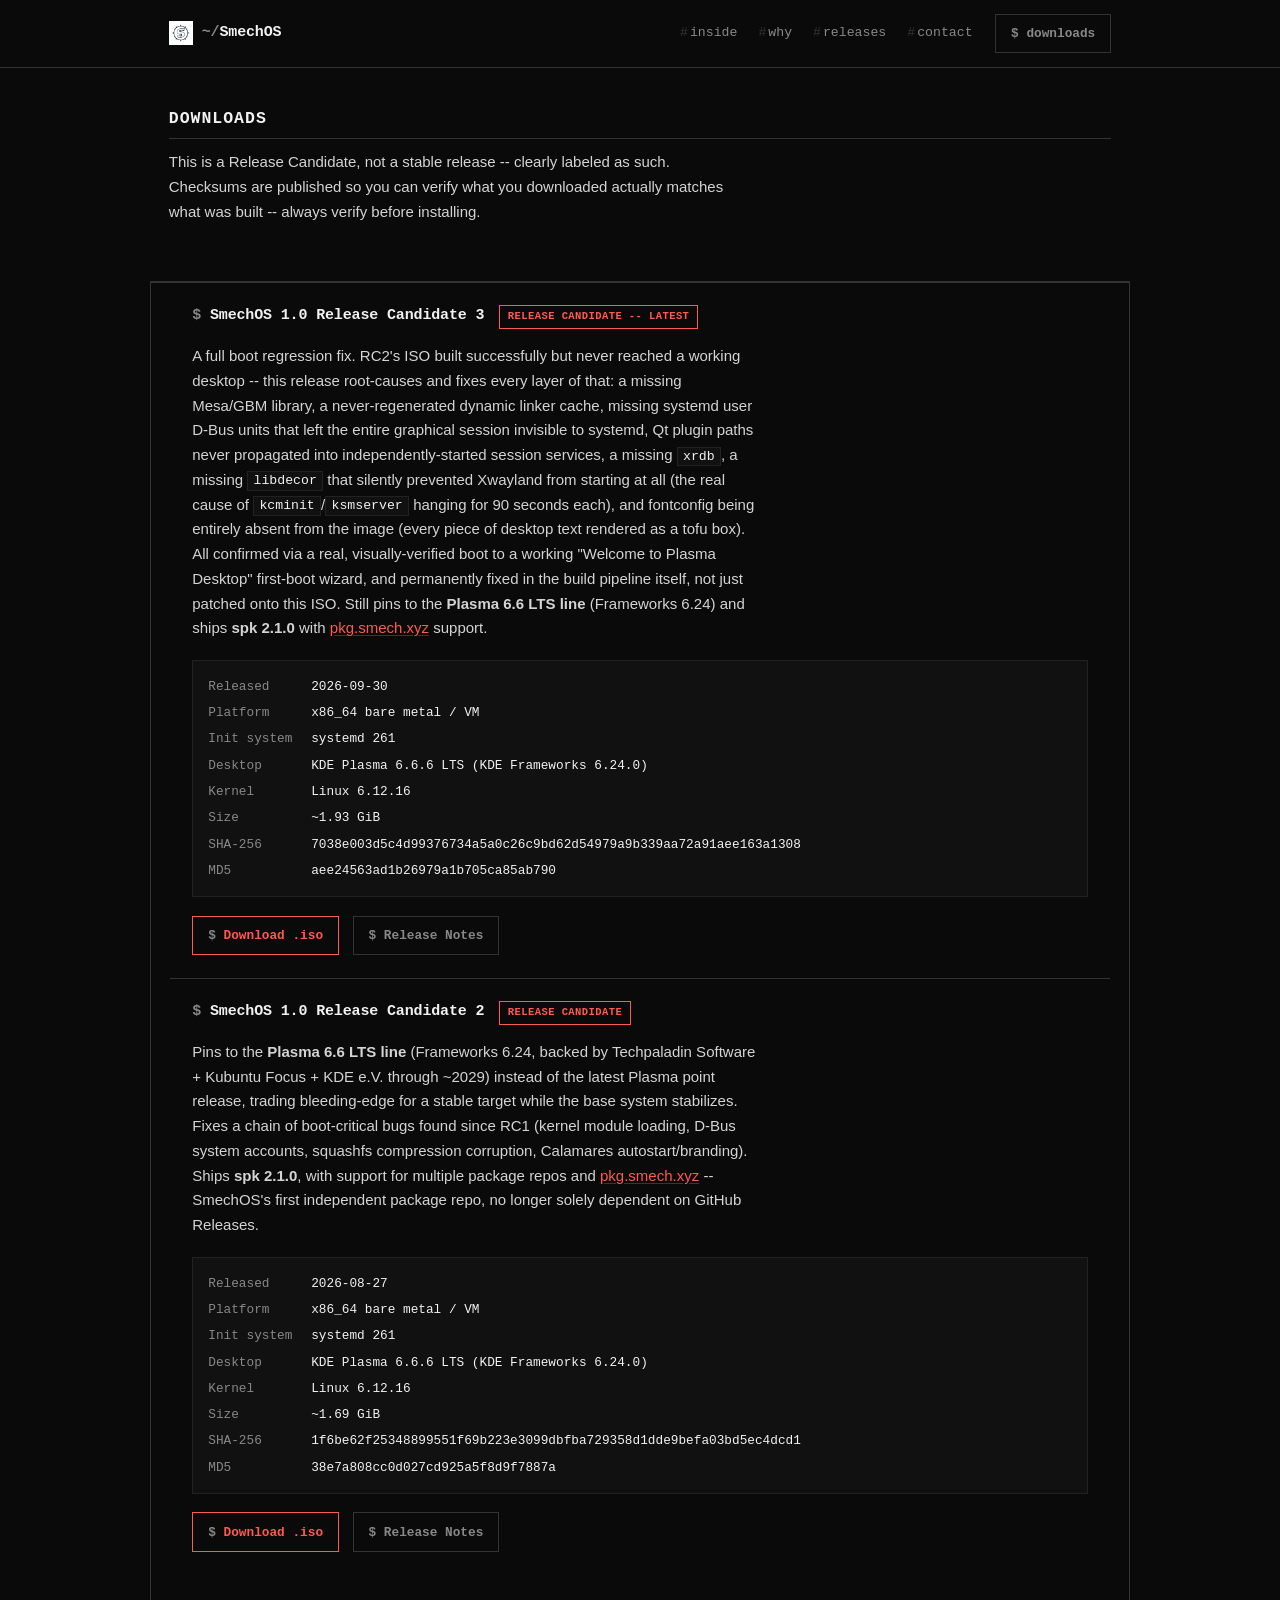
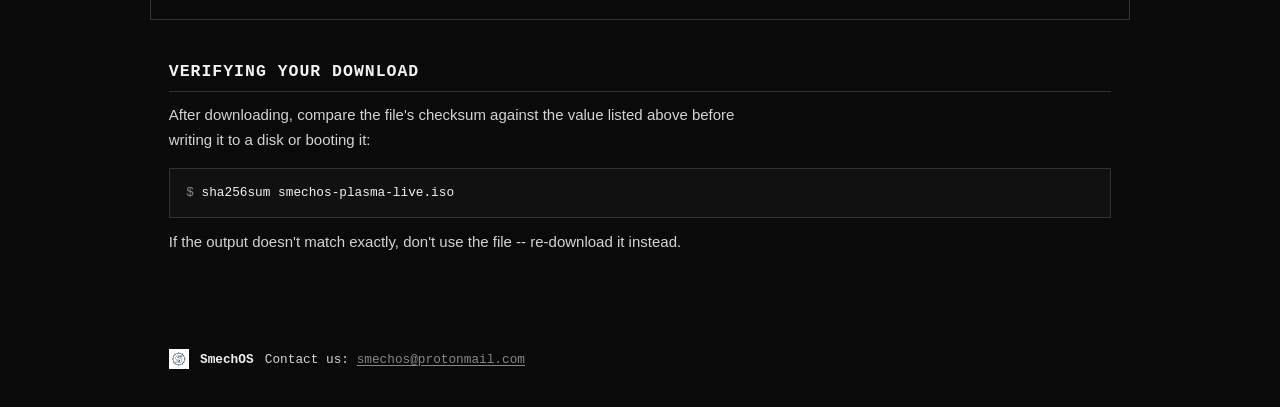
==== commit ad18eb11: "Remove RC1 from downloads -- archived to smechlabs-archived-iso-files" ====
--- a/downloads.html
+++ b/downloads.html
@@ -126,50 +126,13 @@
       </div>
     </article>
 
-    <article class="download-card">
-      <div class="download-card-header">
-        <h3>SmechOS 1.0 Release Candidate 1</h3>
-        <span class="badge badge-beta">Release Candidate</span>
-      </div>
-      <p>Bootable live ISO with KDE Plasma 6 running on a
-         <strong>systemd + glibc</strong> base, with a working autologin
-         straight to desktop -- verified on real hardware. Includes
-         <strong>Google Chrome</strong>, <strong>Plasma Discover</strong>
-         (backed by the SPK PackageKit backend), and the
-         <strong>Calamares</strong> graphical installer to optionally commit
-         to disk. Three GRUB boot entries: Live, Live (nomodeset), and
-         Install via Calamares.</p>
-      <dl class="download-meta">
-        <dt>Released</dt>
-        <dd>2026-07-30</dd>
-        <dt>Platform</dt>
-        <dd>x86_64 bare metal / VM</dd>
-        <dt>Init system</dt>
-        <dd>systemd 261</dd>
-        <dt>Desktop</dt>
-        <dd>KDE Plasma 6.7.2 (KDE Frameworks 6.27.0)</dd>
-        <dt>Kernel</dt>
-        <dd>Linux 6.12.16</dd>
-        <dt>Size</dt>
-        <dd>~1.28 GiB</dd>
-        <dt>SHA-256</dt>
-        <dd><code>2338c95d3cc288f5f41b281911d89e934c1750d62004a0172c183f59bf82f296</code></dd>
-        <dt>MD5</dt>
-        <dd><code>ba4212a4ddac0163981baf6b63bf0283</code></dd>
-      </dl>
-      <div class="download-actions">
-        <a class="btn btn-primary" href="https://github.com/Smech-Labs/smechlabs-iso-files/releases/download/smechos-1.0-rc1/SmechOS-1.0-RC1.iso">Download .iso</a>
-        <a class="btn btn-outline" href="https://github.com/Smech-Labs/smechlabs-iso-files/releases/tag/smechos-1.0-rc1">Release Notes</a>
-      </div>
-    </article>
-
   </section>
 
   <section class="about" id="verify">
     <h2>Verifying Your Download</h2>
     <p>After downloading, compare the file's checksum against the value
        listed above before writing it to a disk or booting it:</p>
-    <pre class="verify-cmd">sha256sum SmechOS-1.0-RC1.iso</pre>
+    <pre class="verify-cmd">sha256sum smechos-plasma-live.iso</pre>
     <p>If the output doesn't match exactly, don't use the file -- re-download
        it instead.</p>
   </section>
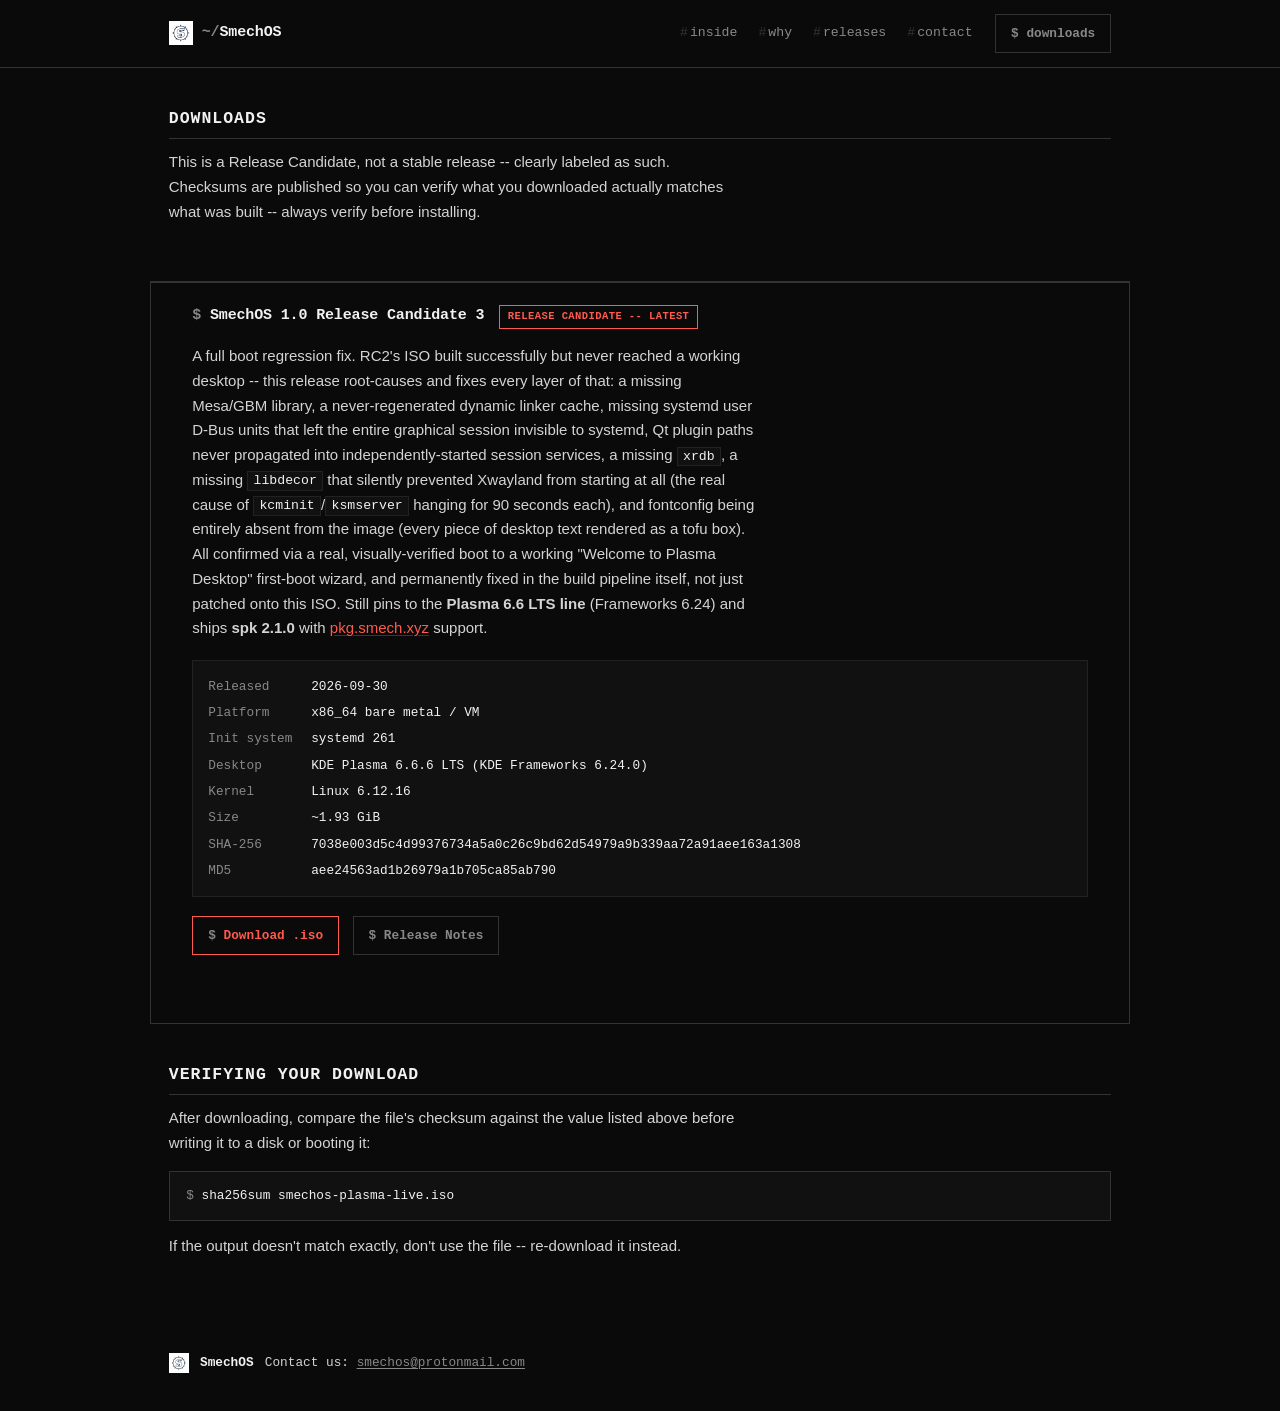
==== commit 7251fa14: "Remove RC2 from downloads -- archived to smechlabs-archived-iso-files" ====
--- a/downloads.html
+++ b/downloads.html
@@ -86,46 +86,6 @@
       </div>
     </article>
 
-    <article class="download-card">
-      <div class="download-card-header">
-        <h3>SmechOS 1.0 Release Candidate 2</h3>
-        <span class="badge badge-beta">Release Candidate</span>
-      </div>
-      <p>Pins to the <strong>Plasma 6.6 LTS line</strong> (Frameworks 6.24,
-         backed by Techpaladin Software + Kubuntu Focus + KDE e.V. through
-         ~2029) instead of the latest Plasma point release, trading
-         bleeding-edge for a stable target while the base system stabilizes.
-         Fixes a chain of boot-critical bugs found since RC1 (kernel module
-         loading, D-Bus system accounts, squashfs compression corruption,
-         Calamares autostart/branding). Ships <strong>spk 2.1.0</strong>,
-         with support for multiple package repos and
-         <a href="https://pkg.smech.xyz">pkg.smech.xyz</a> -- SmechOS's
-         first independent package repo, no longer solely dependent on
-         GitHub Releases.</p>
-      <dl class="download-meta">
-        <dt>Released</dt>
-        <dd>2026-08-27</dd>
-        <dt>Platform</dt>
-        <dd>x86_64 bare metal / VM</dd>
-        <dt>Init system</dt>
-        <dd>systemd 261</dd>
-        <dt>Desktop</dt>
-        <dd>KDE Plasma 6.6.6 LTS (KDE Frameworks 6.24.0)</dd>
-        <dt>Kernel</dt>
-        <dd>Linux 6.12.16</dd>
-        <dt>Size</dt>
-        <dd>~1.69 GiB</dd>
-        <dt>SHA-256</dt>
-        <dd><code>1f6be62f25348899551f69b223e3099dbfba729358d1dde9befa03bd5ec4dcd1</code></dd>
-        <dt>MD5</dt>
-        <dd><code>38e7a808cc0d027cd925a5f8d9f7887a</code></dd>
-      </dl>
-      <div class="download-actions">
-        <a class="btn btn-primary" href="https://github.com/Smech-Labs/smechlabs-iso-files/releases/download/smechos-1.0-rc2/smechos-plasma-live.iso">Download .iso</a>
-        <a class="btn btn-outline" href="https://github.com/Smech-Labs/smechlabs-iso-files/releases/tag/smechos-1.0-rc2">Release Notes</a>
-      </div>
-    </article>
-
   </section>
 
   <section class="about" id="verify">
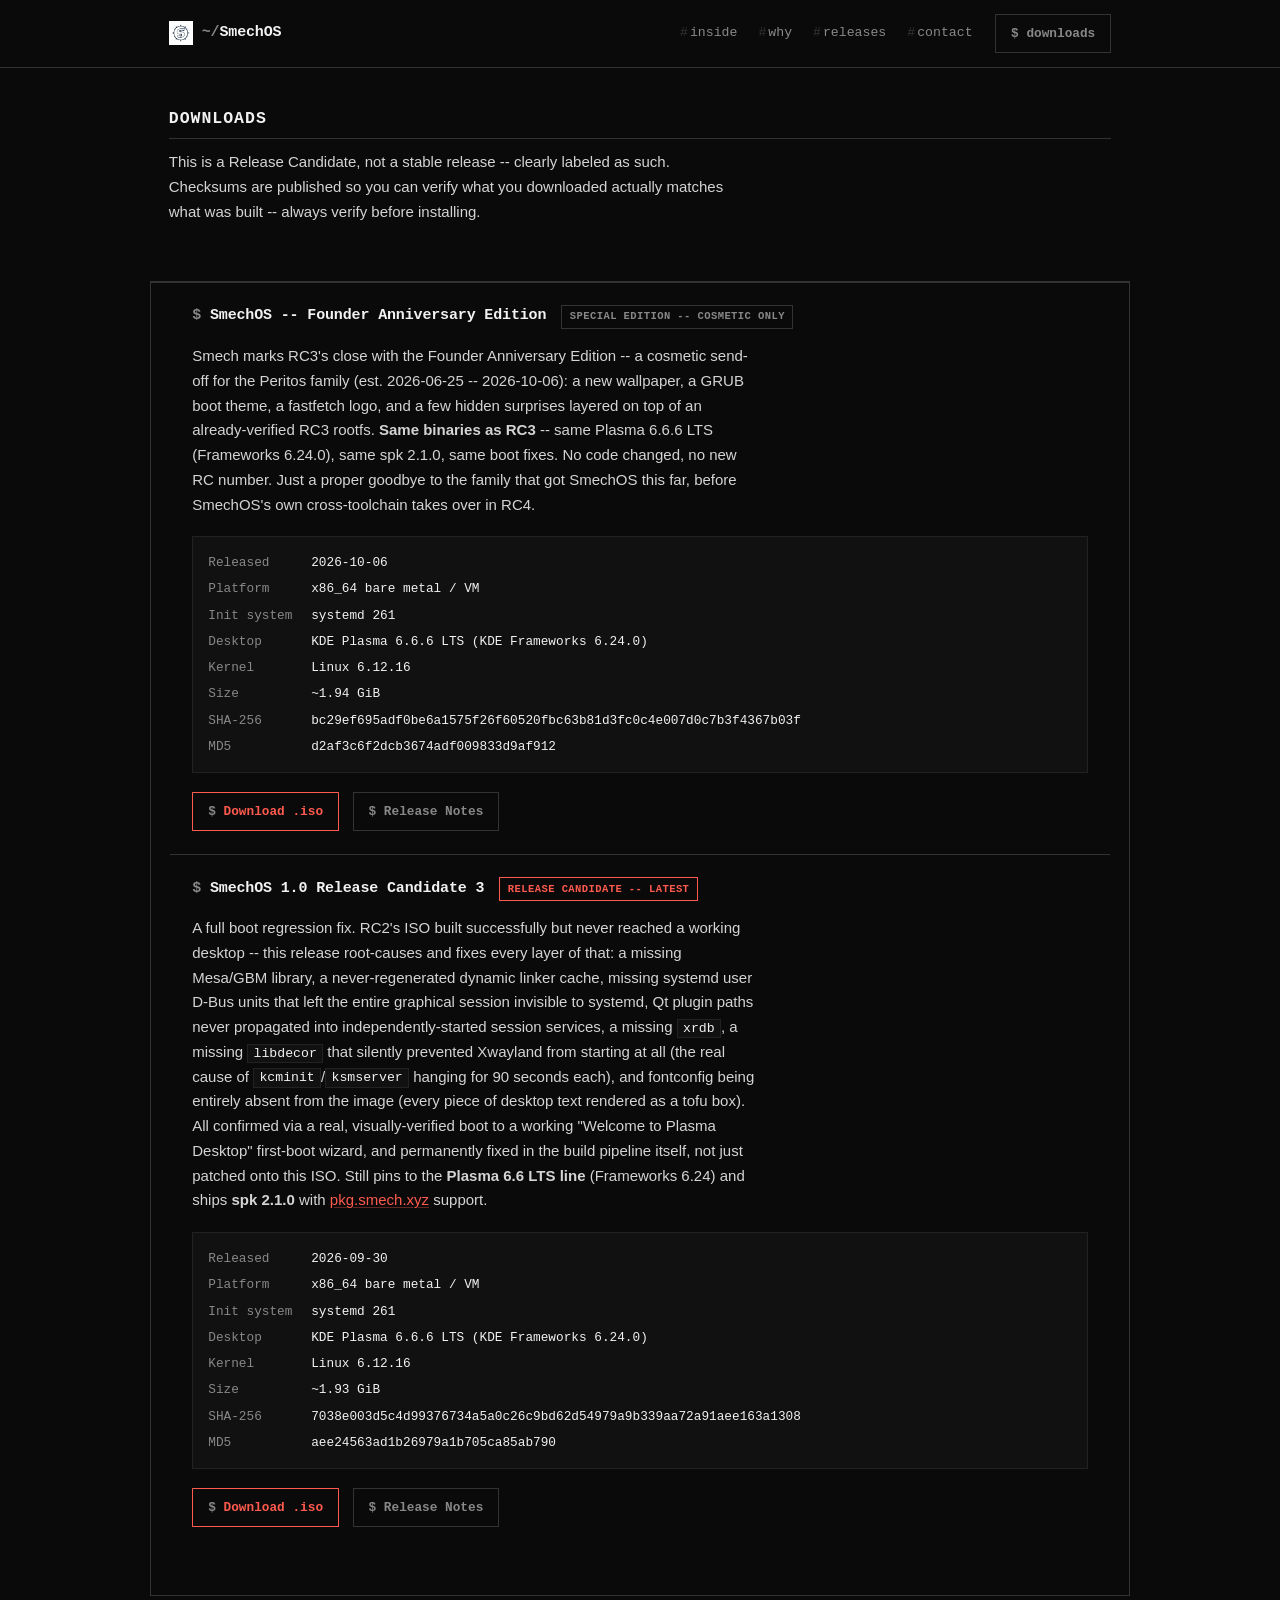
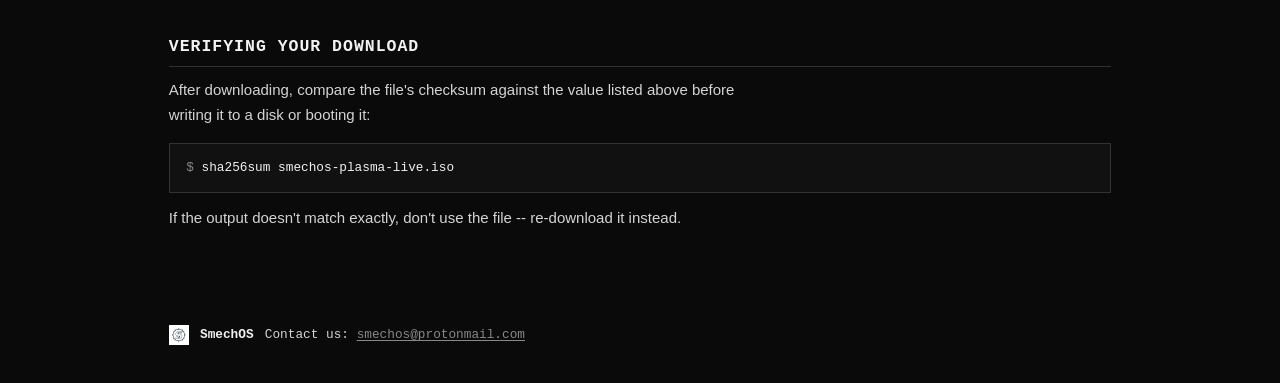
==== commit 8fb93947: "Add Founder Anniversary Edition card to downloads page Cosmetic send-off for the Peritos family -- s" ====
--- a/downloads.html
+++ b/downloads.html
@@ -39,6 +39,44 @@
   </section>
 
   <section class="downloads-list">
+
+    <article class="download-card">
+      <div class="download-card-header">
+        <h3>SmechOS -- Founder Anniversary Edition</h3>
+        <span class="badge">Special Edition -- Cosmetic Only</span>
+      </div>
+      <p>Smech marks RC3's close with the Founder Anniversary Edition -- a
+         cosmetic send-off for the Peritos family (est. 2026-06-25 --
+         2026-10-06): a new wallpaper, a GRUB boot theme, a fastfetch logo,
+         and a few hidden surprises layered on top of an already-verified
+         RC3 rootfs. <strong>Same binaries as RC3</strong> -- same Plasma
+         6.6.6 LTS (Frameworks 6.24.0), same spk 2.1.0, same boot fixes. No
+         code changed, no new RC number. Just a proper goodbye to the
+         family that got SmechOS this far, before SmechOS's own
+         cross-toolchain takes over in RC4.</p>
+      <dl class="download-meta">
+        <dt>Released</dt>
+        <dd>2026-10-06</dd>
+        <dt>Platform</dt>
+        <dd>x86_64 bare metal / VM</dd>
+        <dt>Init system</dt>
+        <dd>systemd 261</dd>
+        <dt>Desktop</dt>
+        <dd>KDE Plasma 6.6.6 LTS (KDE Frameworks 6.24.0)</dd>
+        <dt>Kernel</dt>
+        <dd>Linux 6.12.16</dd>
+        <dt>Size</dt>
+        <dd>~1.94 GiB</dd>
+        <dt>SHA-256</dt>
+        <dd><code>bc29ef695adf0be6a1575f26f60520fbc63b81d3fc0c4e007d0c7b3f4367b03f</code></dd>
+        <dt>MD5</dt>
+        <dd><code>d2af3c6f2dcb3674adf009833d9af912</code></dd>
+      </dl>
+      <div class="download-actions">
+        <a class="btn btn-primary" href="https://github.com/Smech-Labs/smechlabs-iso-files/releases/download/smechos-1.0-rc3-fae/smechos-plasma-live-fae.iso">Download .iso</a>
+        <a class="btn btn-outline" href="https://github.com/Smech-Labs/smechlabs-iso-files/releases/tag/smechos-1.0-rc3-fae">Release Notes</a>
+      </div>
+    </article>
 
     <article class="download-card">
       <div class="download-card-header">
